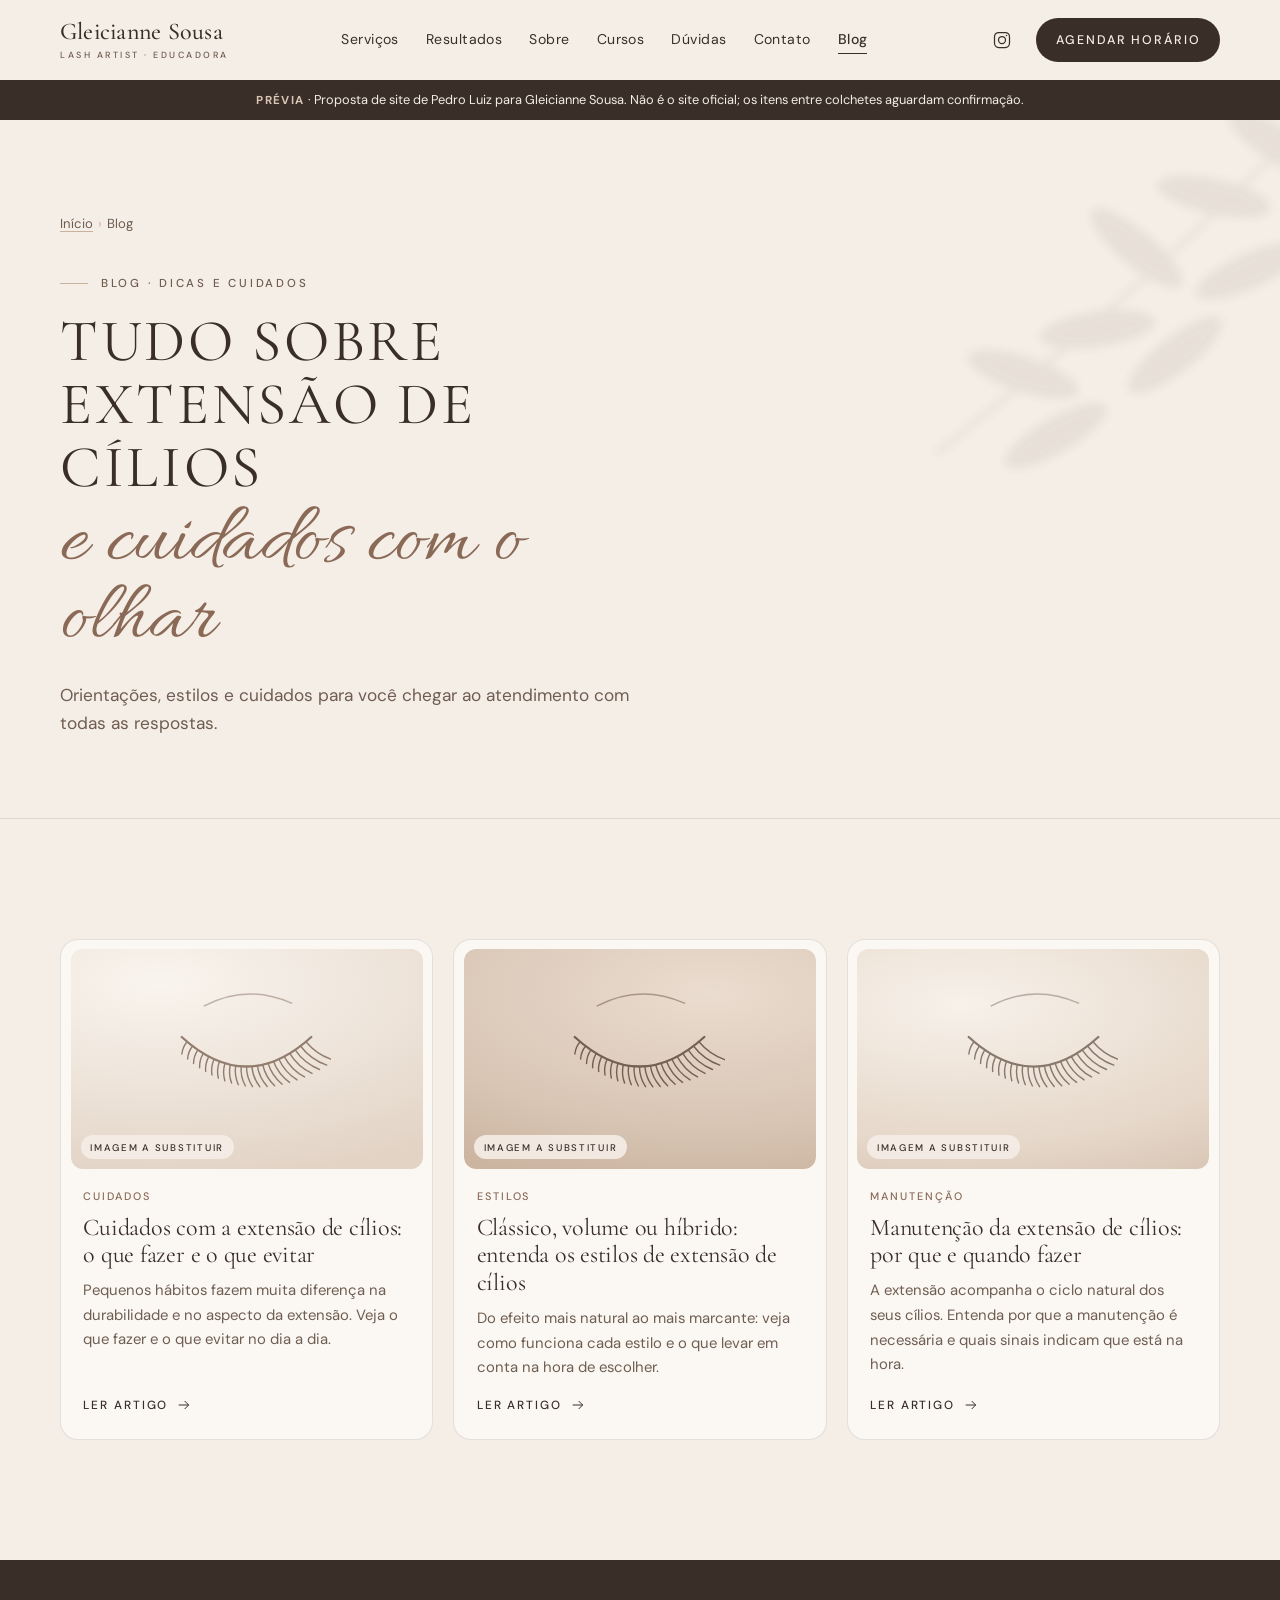
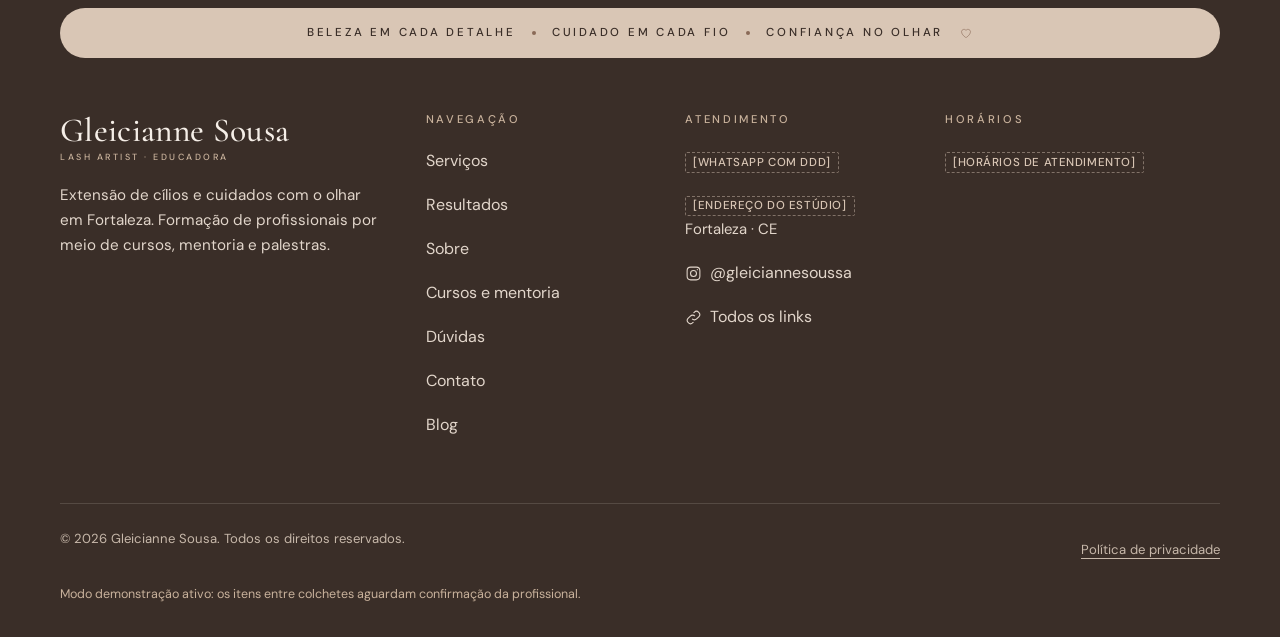
==== blog/index.html @ cbfb41b2 "Adiciona site Gleicianne Sousa Co-Authored-By: Claude Sonnet 5.5 <noreply@anthropic.com>" ====
<!DOCTYPE html>
<html lang="pt-BR" data-path="blog/">
<head>
<!-- METADADOS E SEO — landing page de destino do Perfil da Empresa no Google e do Google Ads -->
<meta charset="UTF-8">
<meta name="viewport" content="width=device-width, initial-scale=1">
<title>Blog sobre Extensão de Cílios | Gleicianne Sousa</title>
<meta name="description" content="Dicas sobre extensão de cílios: cuidados no dia a dia, estilos, manutenção e mais, por Gleicianne Sousa, lash artist em Fortaleza.">
<meta name="theme-color" content="#F5EEE7">
<meta name="robots" content="index, follow">
<meta name="format-detection" content="telephone=no">
<meta property="og:type" content="website">
<meta property="og:locale" content="pt_BR">
<meta property="og:site_name" content="Gleicianne Sousa">
<meta property="og:title" content="Blog sobre Extensão de Cílios | Gleicianne Sousa">
<meta property="og:description" content="Dicas sobre extensão de cílios: cuidados no dia a dia, estilos, manutenção e mais, por Gleicianne Sousa, lash artist em Fortaleza.">
<!-- og:url, og:image e favicon são definidos via CONFIG.seo quando houver domínio e arquivos oficiais -->
<meta name="twitter:card" content="summary_large_image">
<script>document.documentElement.classList.add('js');</script>
<link rel="preconnect" href="https://fonts.googleapis.com">
<link rel="preconnect" href="https://fonts.gstatic.com" crossorigin>
<link href="https://fonts.googleapis.com/css2?family=Cormorant+Garamond:ital,wght@0,300;0,400;0,500;0,600;1,300;1,400;1,500&family=DM+Sans:opsz,wght@9..40,400;9..40,500;9..40,600&family=Italiana&family=Allura&display=swap" rel="stylesheet">

<link rel="stylesheet" href="../assets/style.css">
</head>

<body>
<a class="skip-link" href="#conteudo">Pular para o conteúdo</a>

<header class="site-header" id="siteHeader">
  <div class="container header-inner">
    <a class="brand" href="../" aria-label="Gleicianne Sousa — início">
      <span class="brand-name">Gleicianne Sousa</span>
      <span class="brand-sig">LASH ARTIST · EDUCADORA</span>
    </a>
    <nav class="nav-desktop" aria-label="Seções da página">
      <ul>
        <li><a href="../#servicos" data-nav="servicos">Serviços</a></li>
        <li><a href="../#resultados" data-nav="resultados">Resultados</a></li>
        <li><a href="../#sobre" data-nav="sobre">Sobre</a></li>
        <li><a href="../#formacao" data-nav="formacao">Cursos</a></li>
        <li><a href="../#duvidas" data-nav="duvidas">Dúvidas</a></li>
        <li><a href="../#contato" data-nav="contato">Contato</a></li>
        <li><a href="index.html" aria-current="page">Blog</a></li>
      </ul>
    </nav>
    <div class="header-actions">
      <a class="icon-btn" href="https://instagram.com/gleiciannesoussa" data-href="instagram" target="_blank" rel="noopener" aria-label="Instagram (abre em nova aba)" data-track="instagram"><span data-icon="instagram"></span></a>
      <a class="btn btn--primary header-cta" href="../#contato" data-wa="schedule" data-track="whatsapp">Agendar horário</a>
      <button class="icon-btn menu-toggle" type="button" id="menuToggle" aria-controls="mobileMenu" aria-expanded="false" aria-label="Abrir menu"><span data-icon="menu"></span></button>
    </div>
  </div>
  <nav class="mobile-menu" id="mobileMenu" aria-label="Menu" hidden>
    <ul>
      <li><a href="../#servicos" data-nav="servicos">Serviços<span data-icon="arrow"></span></a></li>
      <li><a href="../#resultados" data-nav="resultados">Resultados<span data-icon="arrow"></span></a></li>
      <li><a href="../#sobre" data-nav="sobre">Sobre<span data-icon="arrow"></span></a></li>
      <li><a href="../#formacao" data-nav="formacao">Cursos e mentoria<span data-icon="arrow"></span></a></li>
      <li><a href="../#duvidas" data-nav="duvidas">Dúvidas<span data-icon="arrow"></span></a></li>
      <li><a href="../#contato" data-nav="contato">Contato<span data-icon="arrow"></span></a></li>
      <li><a href="index.html">Blog<span data-icon="arrow"></span></a></li>
    </ul>
    <div class="btn-row">
      <a class="btn btn--primary" href="../#contato" data-wa="schedule" data-track="whatsapp"><span data-icon="chat"></span>Agendar horário</a>
      <a class="btn btn--ghost" href="https://instagram.com/gleiciannesoussa" data-href="instagram" target="_blank" rel="noopener" data-track="instagram"><span data-icon="instagram"></span>Instagram</a>
    </div>
  </nav>
</header>

<main id="conteudo" tabindex="-1">
<div class="preview-bar" role="note"><strong>Prévia</strong> · Proposta de site de Pedro Luiz para Gleicianne Sousa. Não é o site oficial; os itens entre colchetes aguardam confirmação.</div>

  <section class="page-hero">
    <div data-deco="leaves"></div>
    <div class="container">
      <nav class="breadcrumb" aria-label="Você está em"><ol><li><a href="../">Início</a></li><li aria-current="page">Blog</li></ol></nav>
      <p class="eyebrow">Blog · Dicas e cuidados</p>
      <h1 id="page-title">Tudo sobre extensão de cílios <em class="accent">e cuidados com o olhar</em></h1>
      <p class="lead">Orientações, estilos e cuidados para você chegar ao atendimento com todas as respostas.</p>
    </div>
  </section>
  <section class="section">
    <div class="container">
      <div class="post-cards"><a class="post-card reveal" href="cuidados-extensao-de-cilios.html">
          <div data-img="blog.cuidados-extensao-de-cilios"></div>
          <div class="post-card-body">
            <span class="cat">Cuidados</span>
            <h3>Cuidados com a extensão de cílios: o que fazer e o que evitar</h3>
            <p>Pequenos hábitos fazem muita diferença na durabilidade e no aspecto da extensão. Veja o que fazer e o que evitar no dia a dia.</p>
            <span class="more">Ler artigo<span data-icon="arrow"></span></span>
          </div>
        </a><a class="post-card reveal" href="estilos-extensao-de-cilios-classico-volume-hibrido.html">
          <div data-img="blog.estilos-extensao-de-cilios-classico-volume-hibrido"></div>
          <div class="post-card-body">
            <span class="cat">Estilos</span>
            <h3>Clássico, volume ou híbrido: entenda os estilos de extensão de cílios</h3>
            <p>Do efeito mais natural ao mais marcante: veja como funciona cada estilo e o que levar em conta na hora de escolher.</p>
            <span class="more">Ler artigo<span data-icon="arrow"></span></span>
          </div>
        </a><a class="post-card reveal" href="manutencao-extensao-de-cilios.html">
          <div data-img="blog.manutencao-extensao-de-cilios"></div>
          <div class="post-card-body">
            <span class="cat">Manutenção</span>
            <h3>Manutenção da extensão de cílios: por que e quando fazer</h3>
            <p>A extensão acompanha o ciclo natural dos seus cílios. Entenda por que a manutenção é necessária e quais sinais indicam que está na hora.</p>
            <span class="more">Ler artigo<span data-icon="arrow"></span></span>
          </div>
        </a></div>
    </div>
  </section>
</main>

<footer class="site-footer" id="siteFooter">
  <div class="container">
    <p class="tagline-pill"><span>Beleza em cada detalhe</span><span class="dot" aria-hidden="true"></span><span>Cuidado em cada fio</span><span class="dot" aria-hidden="true"></span><span>Confiança no olhar</span><span data-icon="heart"></span></p>
    <div class="footer-grid">
      <div class="footer-brand">
        <a class="brand" href="../"><span class="brand-name">Gleicianne Sousa</span><span class="brand-sig">LASH ARTIST · EDUCADORA</span></a>
        <p>Extensão de cílios e cuidados com o olhar em Fortaleza. Formação de profissionais por meio de cursos, mentoria e palestras.</p>
      </div>
      <nav aria-label="Rodapé">
        <h2>Navegação</h2>
        <ul>
          <li><a href="../#servicos">Serviços</a></li>
          <li><a href="../#resultados">Resultados</a></li>
          <li><a href="../#sobre">Sobre</a></li>
          <li><a href="../#formacao">Cursos e mentoria</a></li>
          <li><a href="../#duvidas">Dúvidas</a></li>
          <li><a href="../#contato">Contato</a></li>
          <li><a href="index.html">Blog</a></li>
        </ul>
      </nav>
      <div>
        <h2>Atendimento</h2>
        <ul id="footerContact"></ul>
      </div>
      <div>
        <h2>Horários</h2>
        <ul id="footerHours"></ul>
      </div>
    </div>
    <div class="footer-bottom">
      <span>© <span id="year">2026</span> Gleicianne Sousa. Todos os direitos reservados.</span>
      <button type="button" class="link-btn" data-open-privacy>Política de privacidade</button>
      <span class="demo-note" id="demoNote" hidden>Modo demonstração ativo: os itens entre colchetes aguardam confirmação da profissional.</span>
    </div>
  </div>
</footer>
<!-- Barra fixa de ações no celular -->
<nav class="mbar" aria-label="Ações rápidas">
  <a class="primary" href="../#contato" data-wa="schedule" data-track="whatsapp"><span data-icon="chat"></span>WhatsApp</a>
  <a href="#" data-href="tel" data-track="call" hidden><span data-icon="phone"></span>Ligar</a>
  <a href="#" data-href="directions" data-track="directions" hidden><span data-icon="pin"></span>Como chegar</a>
</nav>

<!-- Aviso de cookies (exibido apenas quando o rastreamento estiver configurado) -->
<div class="consent" id="consent" role="dialog" aria-label="Preferências de cookies" hidden>
  <p>Usamos cookies do Google para medir visitas e o desempenho de anúncios. Você pode aceitar ou recusar. <button type="button" class="link-btn" data-open-privacy style="min-height:0">Saiba mais</button>.</p>
  <div class="btn-row">
    <button type="button" class="btn btn--primary" data-consent="granted">Aceitar</button>
    <button type="button" class="btn btn--ghost" data-consent="denied">Recusar</button>
  </div>
</div>

<!-- Política de privacidade (modelo: revisar com a profissional antes de publicar) -->
<dialog class="modal" id="privacy" aria-labelledby="t-privacy">
  <div class="modal-head">
    <h2 id="t-privacy">Política de privacidade</h2>
    <button type="button" class="icon-btn" data-close-privacy aria-label="Fechar"><span data-icon="close"></span></button>
  </div>
  <div class="modal-body">
    <p id="privacyDemo" hidden><span class="ph">[MODELO: REVISAR COM A PROFISSIONAL ANTES DE PUBLICAR]</span></p>
    <h3>Formulário de contato</h3>
    <p>O formulário deste site não envia nem armazena seus dados em servidores. Ele apenas prepara uma mensagem que você revisa e envia, se quiser, pelo seu próprio WhatsApp.</p>
    <h3>Cookies e medição</h3>
    <p>Com o seu consentimento, este site pode usar ferramentas do Google (como Google Analytics e Google Ads) para medir visitas e o desempenho de anúncios. Você pode recusar sem prejuízo ao uso do site.</p>
    <h3>Serviços de terceiros</h3>
    <p>Links para WhatsApp, Instagram e Google Maps levam a serviços de terceiros, que têm políticas próprias. O mapa só é carregado se você clicar para exibi-lo.</p>
    <h3>Contato</h3>
    <p>Para dúvidas sobre seus dados, fale com Gleicianne Sousa pelos canais de atendimento informados nesta página.</p>
  </div>
</dialog>

<div class="sr-only" aria-live="polite" id="srAnnounce"></div>

<script src="../assets/config.js"></script>
<script src="../assets/site.js"></script>
</body>
</html>
---- assets/style.css ----
/* =========================================================
   3. VARIÁVEIS CSS E DESIGN SYSTEM
   ========================================================= */
:root{
  /* Paleta "nude & linho" — inspirada na referência visual enviada */
  --ink:#3A2E28;            /* café espresso (textos fortes, botões, rodapé) */
  --blush:#EDE3D9;          /* linho (painéis e seções suaves) */
  --nude:#D9C6B5;           /* latte */
  --off:#F5EEE7;            /* areia (fundo principal) */
  --champ:#C9B29C;          /* taupe claro (linhas e detalhes) */
  --warm:#6F5D51;           /* texto secundário (contraste AA) */
  --white:#FBF8F4;          /* off-white quente (cards) */
  --rose:#8A6A57;           /* acento caramelo — destaques e manuscrito (contraste AA) */
  --error:#A23B4E;
  --success:#4F6F55;
  --line:rgba(58,46,40,.12);
  --line-light:rgba(245,238,231,.14);
  --serif:'Cormorant Garamond', Georgia, 'Times New Roman', serif;
  --sans:'DM Sans', system-ui, -apple-system, 'Segoe UI', sans-serif;
  --display:'Italiana', 'Cormorant Garamond', serif;
  --script:'Allura', 'Brush Script MT', cursive;
  --radius:999px;
  --radius-lg:12px;
  --header-h:72px;
  --gutter:20px;
  --max:1240px;
  --ease:cubic-bezier(.22,.61,.36,1);
}
@media (min-width:768px){ :root{ --gutter:40px; --header-h:80px; } }

*,*::before,*::after{ box-sizing:border-box; }
html{ -webkit-text-size-adjust:100%; scroll-behavior:smooth; }
body{
  margin:0; background:var(--off); color:var(--ink);
  font-family:var(--sans); font-size:1rem; line-height:1.65;
  overflow-x:hidden; -webkit-font-smoothing:antialiased;
}
img{ max-width:100%; display:block; }
a{ color:inherit; }
button{ font:inherit; color:inherit; }
:focus-visible{ outline:2px solid var(--rose); outline-offset:3px; }
.section--ink :focus-visible, .site-footer :focus-visible, .lightbox :focus-visible{ outline-color:var(--champ); }
p{ margin:0 0 1rem; }
ul{ margin:0; }

.container{ width:100%; max-width:var(--max); margin-inline:auto; padding-inline:var(--gutter); }
.sr-only{ position:absolute!important; width:1px; height:1px; padding:0; margin:-1px; overflow:hidden; clip:rect(0,0,0,0); white-space:nowrap; border:0; }
.skip-link{ position:absolute; left:-9999px; top:8px; z-index:500; background:var(--ink); color:var(--off); padding:.8rem 1.2rem; text-decoration:none; }
.skip-link:focus{ left:8px; }

/* Tipografia */
h1,h2,h3{ font-family:var(--serif); font-weight:400; line-height:1.06; margin:0; letter-spacing:-.01em; }
h1:focus{ outline:none; }
.display{ font-size:clamp(2.3rem, 6.6vw, 4.5rem); font-weight:400; text-transform:uppercase; letter-spacing:.05em; line-height:1.04; }
.h2{ font-size:clamp(2.1rem, 4.8vw, 3.5rem); font-weight:300; }
.h3{ font-size:clamp(1.55rem, 2.6vw, 2rem); }
.eyebrow{
  font-family:var(--sans); font-size:.72rem; font-weight:500; letter-spacing:.24em;
  text-transform:uppercase; color:var(--warm); display:inline-flex; align-items:center; gap:.8rem; margin:0;
}
.eyebrow::before{ content:""; width:28px; height:1px; background:var(--champ); flex:none; }
em.accent{ font-family:var(--script); font-style:normal; font-weight:400; color:var(--rose); font-size:1.28em; line-height:.9; letter-spacing:0; text-transform:none; }
h1 em.accent{ display:block; font-size:1.45em; margin-top:.08em; }
.ornament{ display:flex; justify-content:center; color:var(--champ); margin-top:1rem; }
.ornament svg{ width:16px; height:16px; }
.center .eyebrow::after{ content:""; width:28px; height:1px; background:var(--champ); flex:none; }
.section--ink em.accent{ color:var(--nude); }
.lead{ font-size:1.08rem; color:var(--warm); max-width:38rem; }
.muted{ color:var(--warm); }
.dash-list{ list-style:none; padding:0; }
.dash-list li{ position:relative; padding-left:1.1rem; }
.dash-list li::before{ content:""; position:absolute; left:0; top:.8em; width:.55rem; height:1px; background:var(--rose); }

/* Placeholders (modo demonstração) */
.ph{
  display:inline-block; font:500 .72rem/1.5 var(--sans); letter-spacing:.05em; color:#6B5243;
  background:rgba(217,198,181,.35); border:1px dashed #BFA48E; padding:.05rem .45rem; border-radius:2px;
}
.section--ink .ph, .site-footer .ph{ color:var(--nude); background:transparent; border-color:rgba(217,198,181,.45); }

/* =========================================================
   4. COMPONENTES REUTILIZÁVEIS
   ========================================================= */
.btn{
  display:inline-flex; align-items:center; justify-content:center; gap:.6rem;
  min-height:48px; padding:.85rem 1.6rem; border:1px solid transparent; border-radius:var(--radius);
  font:500 .78rem/1.2 var(--sans); letter-spacing:.15em; text-transform:uppercase; text-decoration:none;
  cursor:pointer; transition:background .35s var(--ease), color .35s var(--ease), border-color .35s var(--ease), transform .35s var(--ease);
}
.btn svg{ width:17px; height:17px; flex:none; }
.btn:hover{ transform:translateY(-2px); }
.btn:active{ transform:translateY(0); }
.btn--primary{ background:var(--ink); color:var(--off); }
.btn--primary:hover{ background:#3a3139; }
.btn--ghost{ border-color:var(--ink); color:var(--ink); background:transparent; }
.btn--ghost:hover{ background:var(--ink); color:var(--off); }
.btn--light{ background:var(--off); color:var(--ink); }
.btn--light:hover{ background:var(--blush); }
.btn--outline-light{ border-color:rgba(245,238,231,.55); color:var(--off); background:transparent; }
.btn--outline-light:hover{ background:var(--off); color:var(--ink); }
.btn[disabled]{ opacity:.55; cursor:not-allowed; transform:none; }
.btn-row{ display:flex; flex-wrap:wrap; gap:.75rem; }

.link-arrow{
  display:inline-flex; align-items:center; gap:.55rem; min-height:44px;
  font:500 .76rem/1 var(--sans); letter-spacing:.16em; text-transform:uppercase; text-decoration:none;
}
.link-arrow svg{ width:16px; height:16px; transition:transform .35s var(--ease); }
.link-arrow span{ background:linear-gradient(currentColor,currentColor) 0 100%/100% 1px no-repeat; padding-bottom:3px; transition:background-size .4s var(--ease); }
.link-arrow:hover svg{ transform:translateX(4px); }
.link-arrow:hover span{ background-size:40% 1px; }

/* Mídia e imagens demonstrativas */
.media{ position:relative; overflow:hidden; background:var(--blush); color:var(--ink); border-radius:var(--radius-lg); }
.arch{ border-radius:999px 999px var(--radius-lg) var(--radius-lg)!important; }
.media img{ width:100%; height:100%; object-fit:cover; transition:transform 1.2s var(--ease); }
.ph-img{ position:absolute; inset:0; display:grid; place-items:center; }
.ph-img svg{ width:48%; max-width:190px; opacity:.8; transition:transform 1.2s var(--ease); }
.tone-blush{ background:radial-gradient(130% 90% at 25% 15%, #F9F4EE 0%, #EDE3D9 55%, #E2D3C5 100%); color:#7A6252; }
.tone-nude{ background:radial-gradient(130% 90% at 70% 20%, #EADCCF 0%, #D9C6B5 65%, #CBB4A0 100%); color:#5A4537; }
.tone-champ{ background:radial-gradient(130% 90% at 30% 25%, #F7F1EA 0%, #E6D8CA 70%, #D9C6B5 100%); color:#6F5D51; }
.tone-ink{ background:radial-gradient(130% 90% at 70% 25%, #4D3F37 0%, #3A2E28 70%); color:#D9C6B5; }
.ph-tag{
  position:absolute; left:10px; bottom:10px; z-index:2;
  font:500 .6rem/1 var(--sans); letter-spacing:.18em; text-transform:uppercase;
  background:rgba(245,238,231,.9); color:var(--ink); padding:.45rem .6rem; border-radius:999px;
}
.hover-zoom:hover img, .hover-zoom:hover .ph-img svg{ transform:scale(1.045); }

/* Seções */
main{ padding-top:var(--header-h); display:block; }
.section{ padding:5rem 0; }
@media (min-width:960px){ .section{ padding:7.5rem 0; } }
.section--blush{ background:var(--blush); }
.section--ink{ background:var(--ink); color:var(--off); }
.section--ink .eyebrow{ color:var(--champ); }
.section--ink .lead, .section--ink .muted{ color:#DCCFC4; }
.section--white{ background:var(--white); }
.section-head{ max-width:46rem; margin-bottom:3rem; }
.section-head h2{ margin:1.1rem 0 1rem; }
.section-head.center{ text-align:center; margin-inline:auto; }
.center .eyebrow{ justify-content:center; }
.center .lead{ margin-inline:auto; }
.section-foot{ margin-top:2.5rem; display:flex; justify-content:center; }

.split{ display:grid; gap:2.5rem; align-items:center; }
@media (min-width:900px){
  .split{ grid-template-columns:1fr 1fr; gap:5rem; }
  .split--wide-text{ grid-template-columns:5fr 6fr; }
  .split--reverse > :first-child{ order:2; }
}
.split h2{ margin:1.1rem 0 1.2rem; }

/* Page hero (páginas internas) */
.page-hero{ position:relative; overflow:hidden; padding:3.25rem 0 3.5rem; border-bottom:1px solid var(--line); }
@media (min-width:960px){ .page-hero{ padding:5.5rem 0 5rem; } }
.page-hero h1{ font-size:clamp(2.05rem, 5.2vw, 3.7rem); font-weight:400; text-transform:uppercase; letter-spacing:.045em; line-height:1.06; margin:1.1rem 0 1.3rem; max-width:20ch; }
.page-hero .lead{ margin-bottom:0; }
.page-hero .btn-row{ margin-top:2rem; }
.page-mark{
  position:absolute; right:-.06em; bottom:-.28em; z-index:-1; pointer-events:none; user-select:none;
  font-family:var(--script); font-size:clamp(8rem, 24vw, 19rem); line-height:1; color:var(--blush);
}
.page-hero{ isolation:isolate; }

/* =========================================================
   5. CABEÇALHO E NAVEGAÇÃO
   ========================================================= */
.site-header{
  position:fixed; inset:0 0 auto; z-index:100; border-bottom:1px solid transparent;
  transition:background .4s var(--ease), border-color .4s var(--ease);
}
.site-header.is-solid{ background:rgba(245,238,231,.95); border-color:var(--line); }
@supports (backdrop-filter:blur(8px)){ .site-header.is-solid{ background:rgba(245,238,231,.86); backdrop-filter:saturate(1.2) blur(12px); } }
.header-inner{ height:var(--header-h); display:flex; align-items:center; justify-content:space-between; gap:1rem; }
.brand{ text-decoration:none; display:flex; flex-direction:column; line-height:1; min-height:44px; justify-content:center; }
.brand-name{ font-family:var(--serif); font-size:1.5rem; font-weight:500; letter-spacing:.01em; }
.brand-sig{ font-size:.56rem; font-weight:500; letter-spacing:.28em; color:var(--warm); margin-top:.4rem; }
.nav-desktop{ display:none; }
.nav-desktop ul{ list-style:none; display:flex; gap:2rem; padding:0; }
.nav-desktop a{ position:relative; display:inline-flex; align-items:center; min-height:44px; text-decoration:none; font-size:.88rem; letter-spacing:.03em; }
.nav-desktop a::after{
  content:""; position:absolute; left:0; right:0; bottom:8px; height:1px; background:var(--ink);
  transform:scaleX(0); transform-origin:left; transition:transform .45s var(--ease);
}
.nav-desktop a:hover::after, .nav-desktop a[aria-current="page"]::after{ transform:scaleX(1); }
.nav-desktop a[aria-current="page"]{ font-weight:500; }
.header-actions{ display:flex; align-items:center; gap:.35rem; }
.icon-btn{
  width:44px; height:44px; display:inline-grid; place-items:center; border-radius:50%;
  background:none; border:0; cursor:pointer; color:var(--ink); text-decoration:none; transition:background .3s;
}
.icon-btn:hover{ background:rgba(58,46,40,.06); }
.icon-btn svg{ width:20px; height:20px; }
.header-cta{ display:none!important; }
@media (min-width:640px){ .header-cta{ display:inline-flex!important; min-height:44px; padding:.6rem 1.15rem; margin-left:.4rem; } }
@media (min-width:1100px){ .nav-desktop{ display:block; } .menu-toggle{ display:none; } }

.mobile-menu{
  position:fixed; inset:var(--header-h) 0 0 0; background:var(--off); border-top:1px solid var(--line);
  padding:1.5rem var(--gutter) 2.5rem; overflow-y:auto; animation:menuIn .35s var(--ease);
}
.mobile-menu[hidden]{ display:none; }
@keyframes menuIn{ from{ opacity:0; transform:translateY(-8px); } to{ opacity:1; transform:none; } }
.mobile-menu ul{ list-style:none; padding:0; margin:0 0 2rem; }
.mobile-menu li a{
  display:flex; justify-content:space-between; align-items:center; min-height:58px;
  font-family:var(--serif); font-size:1.95rem; font-weight:300; text-decoration:none; border-bottom:1px solid var(--line);
}
.mobile-menu li a svg{ width:18px; height:18px; color:var(--warm); }
.mobile-menu a[aria-current="page"]{ color:var(--rose); font-style:italic; }
.mobile-menu .btn-row .btn{ flex:1 1 220px; }
body.lock{ overflow:hidden; }

/* =========================================================
   6. PÁGINAS VIRTUAIS
   ========================================================= */
.page-enter{ animation:pageIn .65s var(--ease) both; }
@keyframes pageIn{ from{ opacity:0; transform:translateY(10px); } to{ opacity:1; transform:none; } }

/* Hero da página inicial */
.hero{ position:relative; isolation:isolate; overflow:hidden; padding:2.5rem 0 5rem; }
@media (min-width:960px){ .hero{ padding:4.5rem 0 7rem; } }
.hero-grid{ display:grid; gap:3.5rem; align-items:center; }
@media (min-width:960px){ .hero-grid{ grid-template-columns:1.05fr .95fr; gap:4.5rem; } }
.hero h1{ margin:1.3rem 0 1.5rem; }
.hero .lead{ margin-bottom:2.2rem; }
.hero-note{ margin:2.4rem 0 0; padding-top:1.3rem; border-top:1px solid var(--line); font-size:.93rem; color:var(--warm); max-width:30rem; }
.hero-note a{ color:var(--ink); text-underline-offset:4px; text-decoration-color:var(--nude); }
.hero-note a:hover{ text-decoration-color:var(--ink); }
.hero-visual{ position:relative; isolation:isolate; padding:0 0 10% 0; }
.hero-main{ width:80%; margin-left:auto; aspect-ratio:4/5; border-radius:999px 999px var(--radius-lg) var(--radius-lg); }
.hero-frame{ position:absolute; top:-16px; right:16px; width:80%; aspect-ratio:4/5; border:1px solid var(--champ); border-radius:999px 999px var(--radius-lg) var(--radius-lg); z-index:-1; }
.hero-detail{ position:absolute!important; left:0; bottom:0; width:45%; aspect-ratio:1; border:8px solid var(--off); }
.gypso{ position:absolute; pointer-events:none; color:var(--champ); }
.gypso svg{ width:100%; height:auto; display:block; }
.hero-visual .gypso{ right:-4%; bottom:-2%; width:40%; z-index:3; }
.leaf-shadow{ position:absolute; top:-30px; left:-60px; width:min(420px, 70vw); color:var(--ink); opacity:.07; filter:blur(5px); pointer-events:none; z-index:-1; }
.leaf-shadow svg{ width:100%; height:auto; }
.page-hero .leaf-shadow{ left:auto; right:-60px; transform:scaleX(-1); }

/* Faixa de benefícios */
.benefits-wrap{ position:relative; z-index:2; margin-top:-2.5rem; }
.benefits{
  list-style:none; margin:0; padding:1.6rem 1rem; display:grid; grid-template-columns:repeat(2,1fr); gap:1.6rem .75rem;
  background:rgba(251,248,244,.82); border:1px solid var(--line); border-radius:18px; box-shadow:0 18px 40px -28px rgba(58,46,40,.35);
}
@supports (backdrop-filter:blur(6px)){ .benefits{ backdrop-filter:blur(8px); } }
.benefits li{ display:flex; flex-direction:column; align-items:center; gap:.75rem; text-align:center; font-size:.68rem; font-weight:500; letter-spacing:.16em; text-transform:uppercase; color:var(--warm); }
.benefits svg{ width:36px; height:36px; color:var(--rose); }
@media (min-width:768px){
  .benefits{ grid-template-columns:repeat(4,1fr); padding:1.9rem 1rem; gap:0; }
  .benefits li + li{ border-left:1px solid var(--line); }
}

/* Cards "Beleza em cada detalhe" */
.detail-cards{ display:grid; gap:1.25rem; grid-template-columns:1fr; }
@media (min-width:720px){ .detail-cards{ grid-template-columns:repeat(3,1fr); } }
.detail-card{ background:var(--white); border:1px solid var(--line); border-radius:16px; padding:.6rem .6rem 1.5rem; }
.detail-card .media{ aspect-ratio:5/4; }
.detail-card-body{ display:grid; grid-template-columns:auto 1fr; gap:.2rem 1rem; padding:1.3rem .9rem 0; }
.detail-card .n{ grid-row:span 2; font-family:var(--serif); font-weight:300; font-size:2.6rem; line-height:.9; color:var(--rose); }
.detail-card h3{ font-family:var(--sans); font-size:.8rem; font-weight:600; letter-spacing:.16em; text-transform:uppercase; padding-top:.3rem; }
.detail-card p{ margin:0; color:var(--warm); font-size:.93rem; }

/* Estilos + frase */
.styles{ display:grid; gap:1.25rem; grid-template-columns:1fr; }
@media (min-width:860px){ .styles{ grid-template-columns:1fr .9fr 1fr; align-items:stretch; } }
.style-card{ background:var(--blush); border-radius:16px; padding:1.6rem 1.4rem 1.8rem; text-align:center; }
.style-card h3{ font-family:var(--sans); font-size:.8rem; font-weight:600; letter-spacing:.2em; text-transform:uppercase; margin-bottom:.4rem; }
.style-card h3::after{ content:""; display:block; width:30px; height:1px; background:var(--rose); margin:.7rem auto 1.2rem; }
.style-card .media{ aspect-ratio:4/3; margin-bottom:1.1rem; }
.style-card p{ color:var(--warm); font-size:.95rem; margin:0; }
.quote-card{ position:relative; overflow:hidden; display:flex; flex-direction:column; justify-content:center; align-items:center; gap:1rem; text-align:center; padding:2.5rem 1.6rem; border-radius:16px; background:var(--white); border:1px solid var(--line); min-height:260px; }
.quote-card svg.heart{ width:20px; height:20px; color:var(--rose); }
.quote-card blockquote{ margin:0; font-family:var(--script); font-size:clamp(2.2rem, 4vw, 2.9rem); line-height:1.15; color:var(--ink); max-width:12ch; }
.quote-card .rule{ width:34px; height:1px; background:var(--champ); }
.quote-card .gypso{ left:-10px; bottom:-14px; width:120px; }
.hero-badge{ position:absolute; top:5%; left:3%; width:clamp(96px, 22vw, 132px); aspect-ratio:1; color:var(--ink); }
.hero-badge svg{ width:100%; height:100%; }

/* Cards de serviço (editoriais) */
.cards{ display:grid; gap:2.5rem 1.5rem; grid-template-columns:1fr; }
@media (min-width:600px){ .cards{ grid-template-columns:repeat(2,1fr); } }
@media (min-width:1100px){ .cards--4{ grid-template-columns:repeat(4,1fr); } .cards--stagger > :nth-child(even){ margin-top:3.5rem; } }
.card{ display:flex; flex-direction:column; }
.card .media{ aspect-ratio:4/5; }
.card-body{ padding-top:1.3rem; display:flex; flex-direction:column; flex:1; }
.card-num{ font-family:var(--display); font-size:1rem; letter-spacing:.12em; color:var(--rose); }
.card h3{ font-size:1.7rem; margin:.35rem 0 .6rem; }
.card p{ color:var(--warm); font-size:.96rem; flex:1; }

/* Credibilidade */
.creds{ display:grid; grid-template-columns:1fr; margin-top:2.5rem; border-top:1px solid var(--line-light); }
.cred{ padding:1.6rem 0; border-bottom:1px solid var(--line-light); }
.cred-value{ display:block; font-family:var(--serif); font-size:clamp(2.4rem, 5vw, 3.2rem); line-height:1; color:var(--champ); font-weight:300; }
.cred-label{ display:block; margin-top:.55rem; font-size:.74rem; letter-spacing:.18em; text-transform:uppercase; color:#DCCFC4; }
@media (min-width:640px){
  .creds{ grid-template-columns:repeat(3,1fr); border-bottom:1px solid var(--line-light); }
  .cred{ border-bottom:0; padding:1.8rem 1.3rem; border-left:1px solid var(--line-light); }
  .cred:first-child{ border-left:0; padding-left:0; }
}
.creds-note{ font-size:.8rem; color:#C7B8AA; margin:1rem 0 0; }

/* Galerias */
.g-item{
  position:relative; display:block; width:100%; height:100%; padding:0; margin:0; border:0; background:none;
  cursor:zoom-in; overflow:hidden; text-align:left; border-radius:var(--radius-lg);
}
.g-item .media{ width:100%; height:100%; }
.g-item::after{
  content:""; border-radius:var(--radius-lg); position:absolute; inset:0; background:linear-gradient(180deg, transparent 55%, rgba(58,46,40,.35));
  opacity:0; transition:opacity .5s var(--ease); pointer-events:none;
}
.g-item:hover::after, .g-item:focus-visible::after{ opacity:1; }
.g-item:hover img, .g-item:hover .ph-img svg{ transform:scale(1.05); }
.g-item:focus-visible{ outline-offset:-3px; }
.g-zoom{
  position:absolute; right:10px; top:10px; z-index:2; width:36px; height:36px; display:grid; place-items:center;
  background:rgba(245,238,231,.92); border-radius:50%; opacity:0; transform:scale(.85); transition:.4s var(--ease);
}
.g-zoom svg{ width:16px; height:16px; }
.g-item:hover .g-zoom, .g-item:focus-visible .g-zoom{ opacity:1; transform:none; }

.g-home{ display:grid; grid-template-columns:repeat(2,1fr); grid-auto-rows:150px; gap:.75rem; grid-auto-flow:dense; }
.g-home > :nth-child(1){ grid-row:span 2; }
.g-home > :nth-child(4){ grid-column:span 2; }
@media (min-width:900px){
  .g-home{ grid-template-columns:repeat(4,1fr); grid-auto-rows:210px; gap:1rem; }
  .g-home > :nth-child(1){ grid-column:span 2; grid-row:span 2; }
  .g-home > :nth-child(3){ grid-row:span 2; }
  .g-home > :nth-child(4){ grid-column:auto; }
  .g-home > :nth-child(5), .g-home > :nth-child(6){ grid-column:span 2; }
}

.filters{ display:flex; flex-wrap:wrap; gap:.5rem; margin-bottom:2.25rem; }
.chip{
  min-height:44px; padding:.55rem 1.15rem; border:1px solid rgba(58,46,40,.22); border-radius:999px;
  background:transparent; font:500 .84rem/1 var(--sans); cursor:pointer; transition:.3s var(--ease);
}
.chip:hover{ border-color:var(--ink); }
.chip[aria-pressed="true"]{ background:var(--ink); border-color:var(--ink); color:var(--off); }
.masonry{ columns:2; column-gap:.75rem; }
@media (min-width:768px){ .masonry{ columns:3; column-gap:1rem; } }
@media (min-width:1150px){ .masonry{ columns:4; } }
.masonry .g-item{ break-inside:avoid; margin-bottom:.75rem; height:auto; }
@media (min-width:768px){ .masonry .g-item{ margin-bottom:1rem; } }
.masonry .g-item[hidden]{ display:none; }
.g-empty{ padding:3rem 0; color:var(--warm); }

/* Lightbox */
.lightbox{
  position:fixed; inset:0; z-index:300; background:rgba(58,46,40,.95); color:var(--off);
  display:grid; grid-template-rows:auto 1fr auto; padding:.75rem var(--gutter) 1rem;
  animation:pageIn .35s var(--ease);
}
.lightbox[hidden]{ display:none; }
.lb-top, .lb-bottom{ display:flex; align-items:center; justify-content:space-between; gap:1rem; }
.lb-counter{ font-size:.78rem; letter-spacing:.2em; color:#DCCFC4; }
.lb-stage{ display:grid; place-items:center; min-height:0; padding:.5rem 0; }
.lb-img{ max-width:100%; max-height:74vh; width:auto; height:auto; object-fit:contain; }
.lb-media{ aspect-ratio:var(--ar); height:min(70vh, calc((100vw - 3rem) / var(--arn))); max-width:100%; }
.lb-caption{ flex:1; text-align:center; font-size:.92rem; color:#EDE3D9; min-height:1.4em; }
.lb-caption small{ display:block; font-size:.68rem; letter-spacing:.2em; text-transform:uppercase; color:var(--champ); margin-bottom:.2rem; }
.lb-btn{
  width:48px; height:48px; flex:none; display:grid; place-items:center; border-radius:50%;
  border:1px solid rgba(245,238,231,.3); background:transparent; color:var(--off); cursor:pointer; transition:.3s;
}
.lb-btn:hover:not([disabled]){ background:var(--off); color:var(--ink); }
.lb-btn[disabled]{ opacity:.3; cursor:default; }
.lb-btn svg{ width:20px; height:20px; }

/* Serviços — blocos de detalhe */
.jump{ display:flex; flex-wrap:wrap; gap:.5rem; margin-top:2rem; }
.svc{ display:grid; gap:2rem; padding:3.5rem 0; border-top:1px solid var(--line); scroll-margin-top:calc(var(--header-h) + 12px); }
.svc:first-child{ border-top:0; }
@media (min-width:900px){
  .svc{ grid-template-columns:5fr 7fr; gap:4.5rem; align-items:start; padding:5rem 0; }
  .svc:nth-child(even){ grid-template-columns:7fr 5fr; }
  .svc:nth-child(even) .svc-media{ order:2; }
  .svc-media{ position:sticky; top:calc(var(--header-h) + 24px); }
}
.svc-media .media{ aspect-ratio:4/5; }
.svc h2{ margin:.4rem 0 1rem; }
.meta-list{ margin:1.6rem 0 2rem; border-top:1px solid var(--line); }
.meta-row{ display:grid; grid-template-columns:1fr; gap:.25rem; padding:.95rem 0; border-bottom:1px solid var(--line); font-size:.97rem; }
@media (min-width:520px){ .meta-row{ grid-template-columns:10rem 1fr; gap:1.25rem; } }
.meta-row dt{ font-size:.7rem; font-weight:500; letter-spacing:.18em; text-transform:uppercase; color:var(--warm); padding-top:.25rem; }
.meta-row dd{ margin:0; }
.meta-list--compact .meta-row{ grid-template-columns:1fr; gap:.2rem; padding:.75rem 0; }

/* Acordeão */
.acc details{ border-bottom:1px solid var(--line); }
.acc details:first-child{ border-top:1px solid var(--line); }
.acc summary{
  list-style:none; cursor:pointer; min-height:60px; padding:1rem 0;
  display:flex; justify-content:space-between; align-items:center; gap:1rem;
  font-family:var(--serif); font-size:1.5rem;
}
.acc summary::-webkit-details-marker{ display:none; }
.acc-plus{ width:22px; height:22px; flex:none; position:relative; }
.acc-plus::before, .acc-plus::after{ content:""; position:absolute; left:50%; top:50%; width:16px; height:1px; background:currentColor; transform:translate(-50%,-50%); transition:transform .35s var(--ease); }
.acc-plus::after{ transform:translate(-50%,-50%) rotate(90deg); }
.acc details[open] .acc-plus::after{ transform:translate(-50%,-50%) rotate(0deg); }
.acc-body{ padding:0 0 1.4rem; color:var(--warm); max-width:44rem; }

/* Cursos */
.courses{ display:grid; gap:1.5rem; }
@media (min-width:760px){ .courses{ grid-template-columns:repeat(2,1fr); } }
@media (min-width:1120px){ .courses{ grid-template-columns:repeat(3,1fr); } }
.course{ display:flex; flex-direction:column; background:var(--white); border:1px solid var(--line); border-radius:16px; overflow:hidden; padding:.6rem; }
.course-body{ padding:1.75rem 1.5rem 1.9rem; display:flex; flex-direction:column; flex:1; }
.course h2{ margin:.45rem 0 .8rem; }
.course p{ color:var(--warm); }
.course .meta-list{ flex:1; margin:1.1rem 0 1.6rem; }
.course .btn{ align-self:flex-start; }
.notice-card{ padding:2.5rem; border:1px solid var(--line); background:var(--white); border-radius:16px; max-width:40rem; }

.steps{ display:grid; grid-template-columns:1fr; counter-reset:step; }
@media (min-width:700px){ .steps{ grid-template-columns:repeat(2,1fr); gap:0 2.5rem; } }
@media (min-width:1100px){ .steps{ grid-template-columns:repeat(4,1fr); } }
.step{ padding:1.8rem 0 1.5rem; border-top:1px solid rgba(58,46,40,.18); }
.step-n{ display:block; font-family:var(--display); font-size:2.8rem; line-height:1; color:var(--rose); margin-bottom:1rem; }
.step h3{ font-size:1.45rem; margin-bottom:.5rem; }
.step p{ color:#5f5559; font-size:.95rem; margin:0; }

/* Mentoria / Sobre */
.portrait .media{ aspect-ratio:4/5; border-radius:999px 999px var(--radius-lg) var(--radius-lg); }
.portrait{ position:relative; isolation:isolate; }
.portrait::before{ content:""; position:absolute; inset:-14px 14px 14px -14px; border:1px solid var(--champ); border-radius:999px 999px var(--radius-lg) var(--radius-lg); z-index:-1; }
.info-grid{ display:grid; grid-template-columns:1fr; gap:1px; background:var(--line); border:1px solid var(--line); border-radius:16px; overflow:hidden; }
@media (min-width:640px){ .info-grid{ grid-template-columns:repeat(2,1fr); } }
@media (min-width:1050px){ .info-grid{ grid-template-columns:repeat(3,1fr); } }
.info{ background:var(--off); padding:2rem 1.6rem; }
.info-k{ display:block; font-size:.7rem; font-weight:500; letter-spacing:.2em; text-transform:uppercase; color:var(--warm); margin-bottom:.9rem; }
.info h3{ font-size:1.55rem; margin-bottom:.7rem; }
.info p:last-child{ margin:0; }

.story{ display:grid; gap:0; }
.story-item{ display:grid; gap:.6rem; padding:2rem 0; border-top:1px solid var(--line); }
@media (min-width:800px){ .story-item{ grid-template-columns:4rem 14rem 1fr; gap:2rem; align-items:baseline; } }
.story-item .card-num{ font-size:1.1rem; }
.story-item h3{ font-size:1.6rem; }
.story-item p{ margin:0; color:var(--warm); }
.principles{ display:grid; grid-template-columns:1fr; gap:2.5rem 2rem; }
@media (min-width:640px){ .principles{ grid-template-columns:repeat(2,1fr); } }
@media (min-width:1100px){ .principles{ grid-template-columns:repeat(4,1fr); } }
.principle{ border-top:1px solid var(--line-light); padding-top:1.5rem; }
.principle h3{ font-size:1.6rem; margin:.6rem 0 .6rem; color:var(--off); }
.principle p{ color:#DCCFC4; font-size:.95rem; margin:0; }
.g-about{ display:grid; grid-template-columns:1fr 1fr; gap:.75rem; }
.g-about > :first-child{ grid-column:span 2; aspect-ratio:16/9; }
.g-about > :not(:first-child){ aspect-ratio:4/5; }
@media (min-width:900px){ .g-about{ grid-template-columns:2fr 1fr 1fr; gap:1rem; } .g-about > :first-child{ grid-column:auto; aspect-ratio:auto; } }

/* CTA */
.cta{ text-align:center; }
.cta h2{ margin:1.1rem auto 1.1rem; max-width:18ch; }
.cta .lead{ margin:0 auto 2.2rem; }
.cta .btn-row{ justify-content:center; }

/* Contato */
.contact-grid{ display:grid; gap:3.5rem; }
@media (min-width:980px){ .contact-grid{ grid-template-columns:7fr 5fr; gap:5rem; align-items:start; } }
.form{ display:grid; gap:1.35rem; }
.form-row{ display:grid; gap:1.35rem; }
@media (min-width:640px){ .form-row{ grid-template-columns:1fr 1fr; } }
.field{ display:grid; gap:.45rem; align-content:start; }
.field[hidden]{ display:none; }
.field label{ font-size:.74rem; font-weight:500; letter-spacing:.15em; text-transform:uppercase; }
.req{ color:var(--rose); }
.opt{ text-transform:none; letter-spacing:0; color:var(--warm); font-weight:400; }
.input{
  width:100%; min-height:52px; padding:.85rem 1rem; border:1px solid rgba(58,46,40,.28); border-radius:var(--radius);
  background:var(--white); color:var(--ink); font:400 1rem/1.4 var(--sans); border-radius:10px; transition:border-color .25s, box-shadow .25s;
}
textarea.input{ min-height:132px; resize:vertical; }
select.input{
  appearance:none; -webkit-appearance:none; padding-right:2.6rem; cursor:pointer;
  background-image:url("data:image/svg+xml,%3Csvg xmlns='http://www.w3.org/2000/svg' width='12' height='8' fill='none' stroke='%233A2E28' stroke-width='1.4'%3E%3Cpath d='M1 1.5l5 5 5-5'/%3E%3C/svg%3E");
  background-repeat:no-repeat; background-position:right 1rem center;
}
.input:focus{ outline:none; border-color:var(--ink); box-shadow:0 0 0 3px rgba(201,178,156,.55); }
.input[aria-invalid="true"]{ border-color:var(--error); }
.input[aria-invalid="true"]:focus{ box-shadow:0 0 0 3px rgba(162,59,78,.2); }
.err{ color:var(--error); font-size:.86rem; }
.err:empty{ display:none; }
.form-hint{ font-size:.86rem; color:var(--warm); margin:0; }
.form-status{ padding:1.15rem 1.3rem; border-left:3px solid var(--champ); background:var(--white); border-radius:0 10px 10px 0; font-size:.95rem; }
.form-status:empty{ display:none; }
.form-status.ok{ border-color:var(--success); }
.form-status.warn{ border-color:#B8862F; }
.form-status.error{ border-color:var(--error); }
.form-status strong{ display:block; margin-bottom:.3rem; }
.form-status p{ margin:.4rem 0 0; }
.preview{ white-space:pre-wrap; background:var(--blush); padding:1rem 1.1rem; margin:.8rem 0; font-size:.92rem; border-radius:10px; }
.btn.is-loading{ pointer-events:none; opacity:.75; }
.spinner{ width:15px; height:15px; border:1.5px solid currentColor; border-right-color:transparent; border-radius:50%; animation:spin .8s linear infinite; }
@keyframes spin{ to{ transform:rotate(360deg); } }

.aside{ background:var(--white); border:1px solid var(--line); border-radius:16px; padding:2rem 1.6rem; }
@media (min-width:980px){ .aside{ position:sticky; top:calc(var(--header-h) + 24px); } }
.aside h2{ font-size:1.9rem; margin-bottom:1.3rem; }
.info-list{ list-style:none; padding:0; margin:0 0 1.8rem; border-top:1px solid var(--line); }
.info-list li{ display:grid; grid-template-columns:24px 1fr; gap:.9rem; padding:1rem 0; border-bottom:1px solid var(--line); }
.info-list svg{ width:20px; height:20px; color:var(--rose); margin-top:.15rem; }
.info-list .k{ display:block; font-size:.68rem; font-weight:500; letter-spacing:.2em; text-transform:uppercase; color:var(--warm); }
.info-list a{ text-underline-offset:4px; text-decoration-color:var(--nude); word-break:break-word; }
.aside .btn-row .btn{ flex:1 1 180px; }

/* 404 */
.notfound{ min-height:60vh; display:grid; place-items:center; text-align:center; padding:4rem 0; }

/* =========================================================
   7. RODAPÉ
   ========================================================= */
.site-footer{ background:var(--ink); color:#E2D6CB; padding:3rem 0 2rem; }
.tagline-pill{
  display:flex; flex-wrap:wrap; justify-content:center; align-items:center; gap:.4rem 1rem; margin:0 0 3.5rem; padding:.95rem 1.5rem;
  border-radius:999px; background:var(--nude); color:var(--ink); text-align:center;
  font-size:.72rem; font-weight:500; letter-spacing:.24em; text-transform:uppercase;
}
.tagline-pill .dot{ width:4px; height:4px; border-radius:50%; background:var(--rose); }
.tagline-pill svg{ width:14px; height:14px; color:var(--rose); }
.footer-grid{ display:grid; gap:2.75rem; }
@media (min-width:700px){ .footer-grid{ grid-template-columns:repeat(2,1fr); } }
@media (min-width:1050px){ .footer-grid{ grid-template-columns:1.5fr 1fr 1fr 1.3fr; gap:3rem; } }
.footer-brand .brand-name{ color:var(--off); font-size:2.1rem; }
.footer-brand .brand-sig{ color:var(--champ); }
.footer-brand p{ margin-top:1.3rem; max-width:22rem; font-size:.95rem; }
.site-footer h2{ font:500 .7rem/1 var(--sans); letter-spacing:.24em; text-transform:uppercase; color:var(--champ); margin-bottom:.9rem; }
.site-footer ul{ list-style:none; padding:0; }
.site-footer li a{ display:inline-flex; align-items:center; gap:.5rem; min-height:44px; text-decoration:none; transition:color .3s; }
.site-footer li a:hover{ color:var(--off); }
.site-footer li a svg{ width:17px; height:17px; }
.footer-text{ display:block; padding:.6rem 0; font-size:.93rem; }
.footer-bottom{
  margin-top:3.5rem; padding-top:1.5rem; border-top:1px solid var(--line-light);
  display:flex; flex-wrap:wrap; justify-content:space-between; gap:.75rem 2rem; font-size:.82rem; color:#C7B8AA;
}
.demo-note{ width:100%; font-size:.78rem; color:var(--champ); }

/* =========================================================
   13. ANIMAÇÕES (revelação na rolagem)
   ========================================================= */
.js .reveal{ opacity:0; transform:translateY(20px); transition:opacity .9s var(--ease), transform .9s var(--ease); }
.js .reveal.in{ opacity:1; transform:none; }
@media (prefers-reduced-motion: reduce){
  html{ scroll-behavior:auto; }
  .js .reveal{ opacity:1; transform:none; transition:none; }
  *, *::before, *::after{ animation-duration:.01ms!important; animation-iteration-count:1!important; transition-duration:.01ms!important; }
  .btn:hover{ transform:none; }
}

/* Fallback sem JavaScript */
.nojs{ padding:3rem 0 4rem; }
.nojs h1{ font-size:clamp(2.4rem,7vw,4rem); margin:1rem 0; }
.nojs h2{ font-size:1.8rem; margin:2.5rem 0 .8rem; }
.nojs a{ text-underline-offset:4px; }

/* =========================================================
   LANDING PAGE — Perfil da Empresa no Google / Google Ads
   ========================================================= */
[hidden]{ display:none!important; }
section[id]{ scroll-margin-top:calc(var(--header-h) - 1px); }
.nav-desktop a[aria-current="location"]::after{ transform:scaleX(1); }
.nav-desktop a[aria-current="location"]{ font-weight:500; }
.mobile-menu a[aria-current="location"]{ color:var(--rose); }
.nav-desktop ul{ gap:1.7rem; }

[data-img]{ position:relative; overflow:hidden; border-radius:var(--radius-lg); background:var(--blush); }
[data-img] > .media{ position:absolute; inset:0; width:100%; height:100%; border-radius:inherit; }

.hero-tagline{ font-family:var(--serif); font-style:italic; font-size:clamp(1.35rem, 2.6vw, 1.75rem); line-height:1.3; color:var(--ink); margin:.4rem 0 1rem; }
.btn--sm{ min-height:46px; padding:.7rem 1.3rem; }

/* Serviços */
.svc-grid{ display:grid; gap:1.25rem; }
@media (min-width:960px){ .svc-grid{ grid-template-columns:1fr 1fr; gap:1.5rem; } }
.svc-card{ display:grid; grid-template-columns:1fr; background:var(--white); border:1px solid var(--line); border-radius:18px; padding:.6rem; }
@media (min-width:560px){ .svc-card{ grid-template-columns:minmax(150px, 38%) 1fr; } }
.svc-img{ aspect-ratio:4/3; }
@media (min-width:560px){ .svc-img{ aspect-ratio:auto; min-height:320px; border-radius:999px 999px var(--radius-lg) var(--radius-lg); } }
.svc-card-body{ padding:1.2rem 1rem; display:flex; flex-direction:column; align-items:flex-start; }
.svc-card h3{ font-size:1.8rem; margin:.3rem 0 .6rem; }
.svc-card p{ color:var(--warm); font-size:.96rem; }
.svc-more{ width:100%; margin:0 0 1.2rem; border-top:1px solid var(--line); border-bottom:1px solid var(--line); }
.svc-more summary{
  list-style:none; cursor:pointer; min-height:48px; display:flex; align-items:center; justify-content:space-between;
  font-size:.72rem; font-weight:500; letter-spacing:.16em; text-transform:uppercase;
}
.svc-more summary::-webkit-details-marker{ display:none; }
.svc-more[open] .acc-plus::after{ transform:translate(-50%,-50%) rotate(0deg); }
.svc-more .meta-list{ margin:0 0 .8rem; border-top:0; }
.svc-card .btn{ margin-top:auto; }

/* Sobre */
.about-points{ list-style:none; padding:0; margin:1.8rem 0 0; display:grid; gap:1rem; }
.about-points li{ display:grid; grid-template-columns:22px 1fr; gap:.8rem; }
.about-points svg{ width:20px; height:20px; color:var(--rose); margin-top:.2rem; }
.about-points strong{ display:block; font-family:var(--serif); font-size:1.3rem; font-weight:500; }
.about-points span{ color:var(--warm); font-size:.95rem; }

/* Formação */
.edu-grid{ display:grid; gap:1.25rem; }
@media (min-width:860px){ .edu-grid{ grid-template-columns:1fr 1fr; gap:1.5rem; } }
.edu-card{ background:var(--white); border:1px solid var(--line); border-radius:18px; padding:2rem 1.6rem; display:flex; flex-direction:column; align-items:flex-start; }
.edu-card h3{ font-size:1.95rem; margin:.5rem 0 .7rem; }
.edu-card > p{ color:var(--warm); }
.edu-card .meta-list{ width:100%; margin:.6rem 0 1.6rem; }
.edu-card .btn{ margin-top:auto; }
.course-list{ list-style:none; padding:0; margin:.6rem 0 1.6rem; width:100%; border-top:1px solid var(--line); }
.course-list li{ padding:.85rem 0; border-bottom:1px solid var(--line); }
.course-list small{ display:block; color:var(--warm); font-size:.85rem; margin-top:.2rem; }

/* Dúvidas */
.faq-wrap{ max-width:860px; margin-inline:auto; }
.acc-body a{ color:var(--ink); text-underline-offset:4px; }

/* Contato */
.map-box{ margin:0 0 1.6rem; aspect-ratio:4/3; border-radius:12px; overflow:hidden; background:var(--blush); display:grid; place-items:center; text-align:center; padding:1.2rem; }
.map-box.has-map{ padding:0; }
.map-box iframe{ width:100%; height:100%; border:0; }
.map-box p{ font-size:.88rem; color:var(--warm); margin:.6rem 0 0; }
.hours-list{ list-style:none; padding:0; margin:0; }

/* Barra fixa no celular (principal ponto de conversão do Ads) */
.mbar{
  position:fixed; left:0; right:0; bottom:0; z-index:90; display:grid; grid-auto-flow:column; grid-auto-columns:1fr;
  gap:1px; background:var(--line); border-top:1px solid var(--line); padding-bottom:env(safe-area-inset-bottom);
}
.mbar a{
  min-height:58px; display:flex; align-items:center; justify-content:center; gap:.45rem; background:var(--white);
  font:500 .72rem/1 var(--sans); letter-spacing:.12em; text-transform:uppercase; text-decoration:none; color:var(--ink);
}
.mbar a.primary{ background:var(--ink); color:var(--off); }
.mbar svg{ width:18px; height:18px; }
.mbar a[hidden]{ display:none; }
@media (max-width:899px){ body{ padding-bottom:calc(58px + env(safe-area-inset-bottom)); } }
@media (min-width:900px){ .mbar{ display:none; } }

/* Consentimento de cookies (LGPD) */
.consent{
  position:fixed; z-index:150; left:12px; right:12px; bottom:calc(70px + env(safe-area-inset-bottom)); max-width:470px;
  background:var(--white); border:1px solid var(--line); border-radius:16px; padding:1.2rem 1.3rem;
  box-shadow:0 20px 50px -20px rgba(58,46,40,.45); font-size:.9rem;
}
@media (min-width:900px){ .consent{ left:24px; bottom:24px; } }
.consent[hidden]{ display:none; }
.consent p{ margin:0; color:var(--warm); }
.consent .btn-row{ margin-top:.9rem; }
.consent .btn{ min-height:44px; padding:.55rem 1.2rem; }

/* Política de privacidade */
dialog.modal{ width:min(680px, calc(100vw - 24px)); max-height:85vh; border:0; border-radius:18px; padding:0; background:var(--off); color:var(--ink); }
dialog.modal::backdrop{ background:rgba(58,46,40,.55); }
.modal-head{ display:flex; justify-content:space-between; align-items:center; gap:1rem; padding:1rem 1.2rem 1rem 1.5rem; border-bottom:1px solid var(--line); position:sticky; top:0; background:var(--off); }
.modal-head h2{ font-size:1.6rem; }
.modal-body{ padding:1.4rem 1.5rem 2rem; font-size:.95rem; color:var(--warm); }
.modal-body h3{ font-size:1.3rem; color:var(--ink); margin:1.3rem 0 .4rem; }
.link-btn{ background:none; border:0; padding:0; min-height:44px; cursor:pointer; text-decoration:underline; text-underline-offset:4px; color:inherit; font:inherit; }

/* =========================================================
   BLOG
   ========================================================= */
.breadcrumb{ font-size:.82rem; color:var(--warm); margin-bottom:1.6rem; }
.breadcrumb ol{ list-style:none; padding:0; margin:0; display:flex; flex-wrap:wrap; gap:.3rem; }
.breadcrumb li + li::before{ content:"›"; margin-right:.3rem; color:var(--champ); }
.breadcrumb a{ text-underline-offset:3px; text-decoration-color:var(--champ); display:inline-flex; min-height:32px; align-items:center; }
.breadcrumb li[aria-current]{ display:inline-flex; align-items:center; min-height:32px; max-width:28ch; overflow:hidden; text-overflow:ellipsis; white-space:nowrap; }
.post-hero{ border-bottom:0; padding-bottom:1rem; }
.post-container{ max-width:52rem; }
.page-hero h1.post-title{ text-transform:none; letter-spacing:-.005em; font-weight:400; font-size:clamp(2rem, 4.8vw, 3.3rem); line-height:1.1; max-width:24ch; }
.post-meta{ display:flex; flex-wrap:wrap; gap:.4rem .8rem; font-size:.74rem; font-weight:500; letter-spacing:.14em; text-transform:uppercase; color:var(--warm); margin:1.2rem 0 0; }
.post-cover{ max-width:60rem; margin:2rem auto 0; aspect-ratio:16/9; border-radius:18px; }
.prose{ max-width:44rem; margin:3rem auto 0; font-size:1.07rem; line-height:1.8; }
.prose .lead{ font-size:1.2rem; line-height:1.7; color:var(--ink); max-width:none; margin-bottom:1.6rem; }
.prose h2{ font-size:clamp(1.7rem, 3vw, 2.2rem); margin:2.6rem 0 .9rem; }
.prose p{ margin-bottom:1.2rem; }
.prose ul, .prose ol{ padding-left:1.25rem; margin:0 0 1.4rem; }
.prose li{ margin-bottom:.55rem; }
.prose li::marker{ color:var(--rose); }
.prose strong{ font-weight:600; }
.prose a{ color:var(--rose); text-underline-offset:3px; }
.callout{ background:var(--blush); border-radius:16px; padding:1.4rem 1.5rem; margin:2.4rem 0 0; font-size:1rem; line-height:1.7; }
.review-note{ margin:0 0 1.6rem; }
.post-cta{ max-width:44rem; margin:3.5rem auto 0; background:var(--ink); color:var(--off); border-radius:22px; padding:2.6rem 1.6rem; text-align:center; }
.post-cta .eyebrow{ color:var(--champ); justify-content:center; }
.post-cta .eyebrow::after{ content:""; width:28px; height:1px; background:var(--champ); }
.post-cta h2{ margin:1rem 0 .8rem; }
.post-cta em.accent{ color:var(--nude); }
.post-cta p{ color:#DCCFC4; }
.post-cta .btn-row{ justify-content:center; margin-top:1.4rem; }
.post-cta :focus-visible{ outline-color:var(--champ); }
.post-cards{ display:grid; gap:1.25rem; grid-template-columns:1fr; }
@media (min-width:720px){ .post-cards{ grid-template-columns:repeat(2,1fr); } }
@media (min-width:1050px){ .post-cards{ grid-template-columns:repeat(3,1fr); } }
.post-card{
  display:flex; flex-direction:column; background:var(--white); border:1px solid var(--line); border-radius:18px; padding:.6rem;
  text-decoration:none; transition:transform .4s var(--ease), box-shadow .4s var(--ease);
}
.post-card:hover{ transform:translateY(-3px); box-shadow:0 22px 40px -30px rgba(58,46,40,.45); }
.post-card [data-img]{ aspect-ratio:16/10; }
.post-card-body{ padding:1.15rem .8rem .9rem; display:flex; flex-direction:column; flex:1; }
.post-card .cat{ font-size:.68rem; font-weight:500; letter-spacing:.18em; text-transform:uppercase; color:var(--rose); }
.post-card h3{ font-size:1.5rem; line-height:1.15; margin:.5rem 0 .6rem; }
.post-card p{ color:var(--warm); font-size:.93rem; flex:1; }
.post-card .more{ display:inline-flex; align-items:center; gap:.5rem; font-size:.74rem; font-weight:500; letter-spacing:.16em; text-transform:uppercase; }
.post-card .more svg{ width:16px; height:16px; transition:transform .35s var(--ease); }
.post-card:hover .more svg{ transform:translateX(4px); }

/* Prévia publicada */
.preview-bar{ background:var(--ink); color:var(--off); font-size:.8rem; line-height:1.5; text-align:center; padding:.65rem 16px; }
.preview-bar strong{ color:var(--nude); letter-spacing:.12em; text-transform:uppercase; font-size:.72rem; }
.site-header{ padding-top:env(safe-area-inset-top, 0px); }
.js .reveal{ opacity:1; }
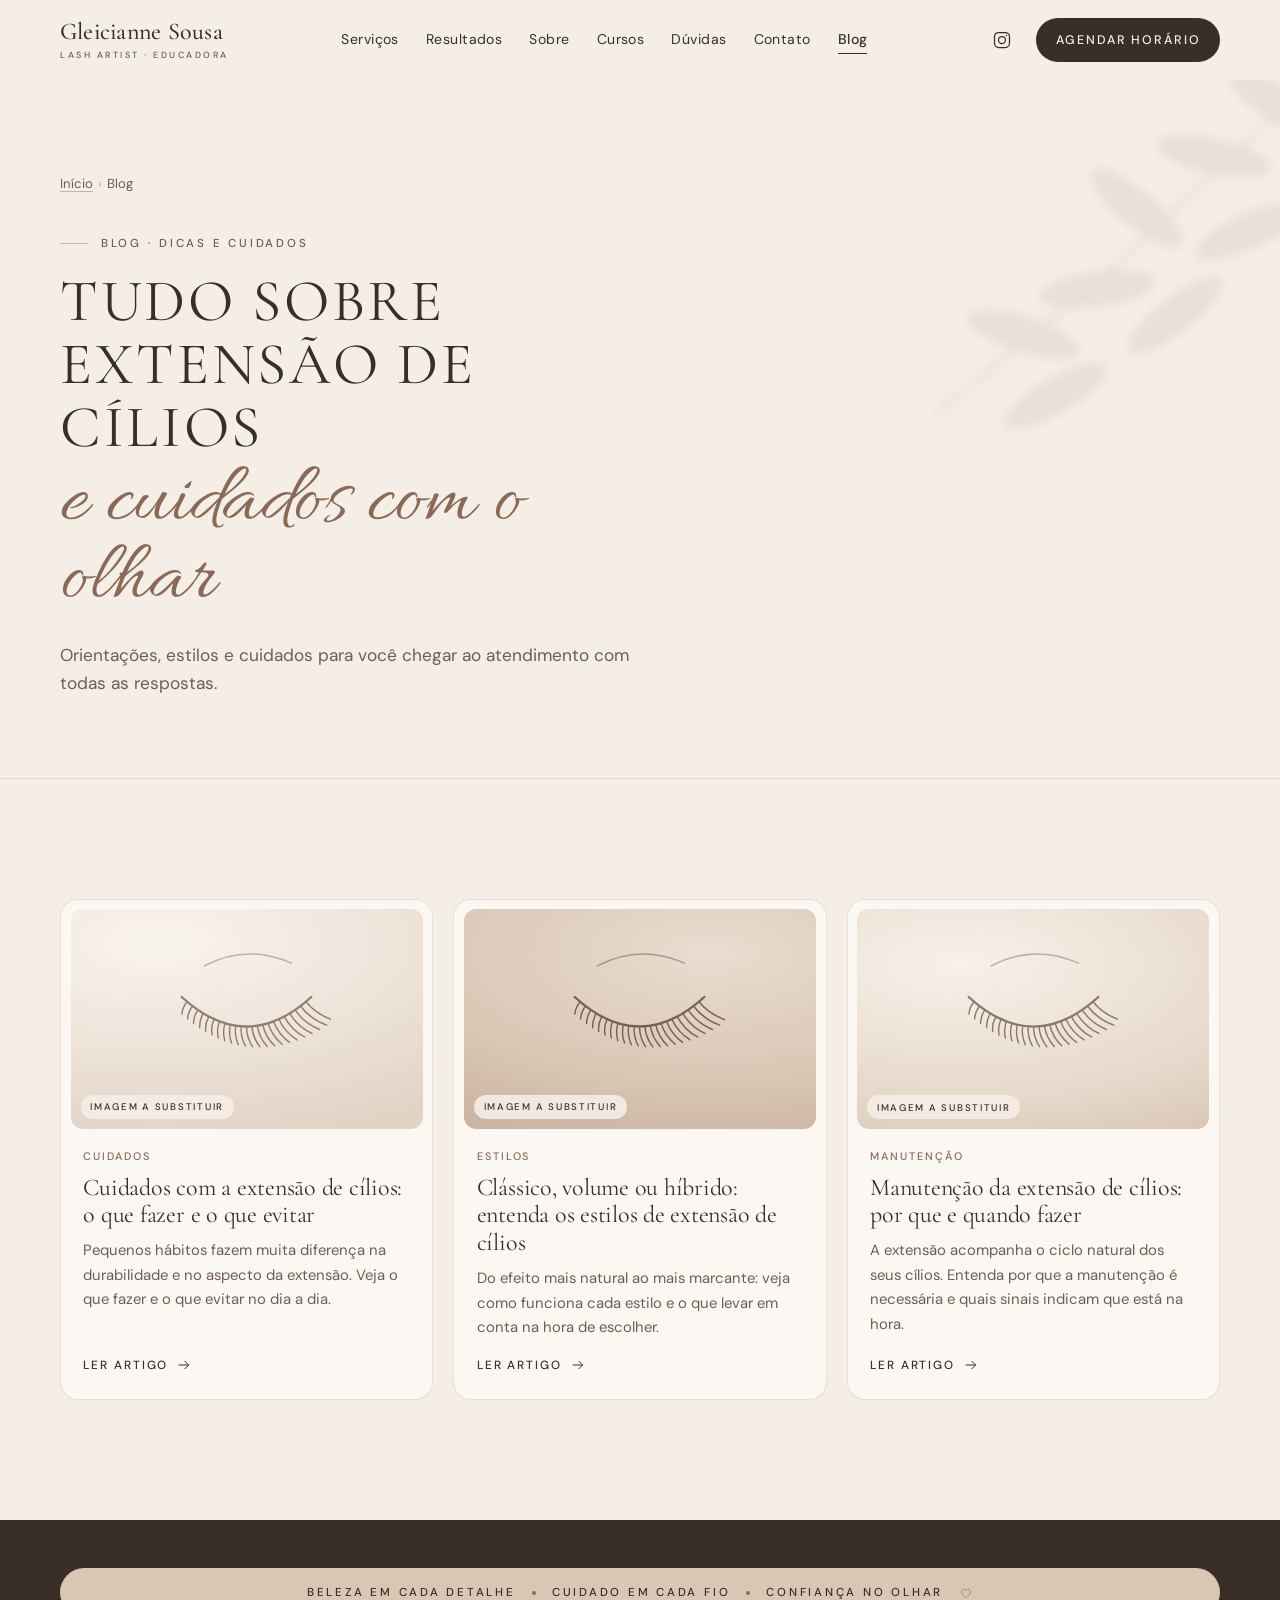
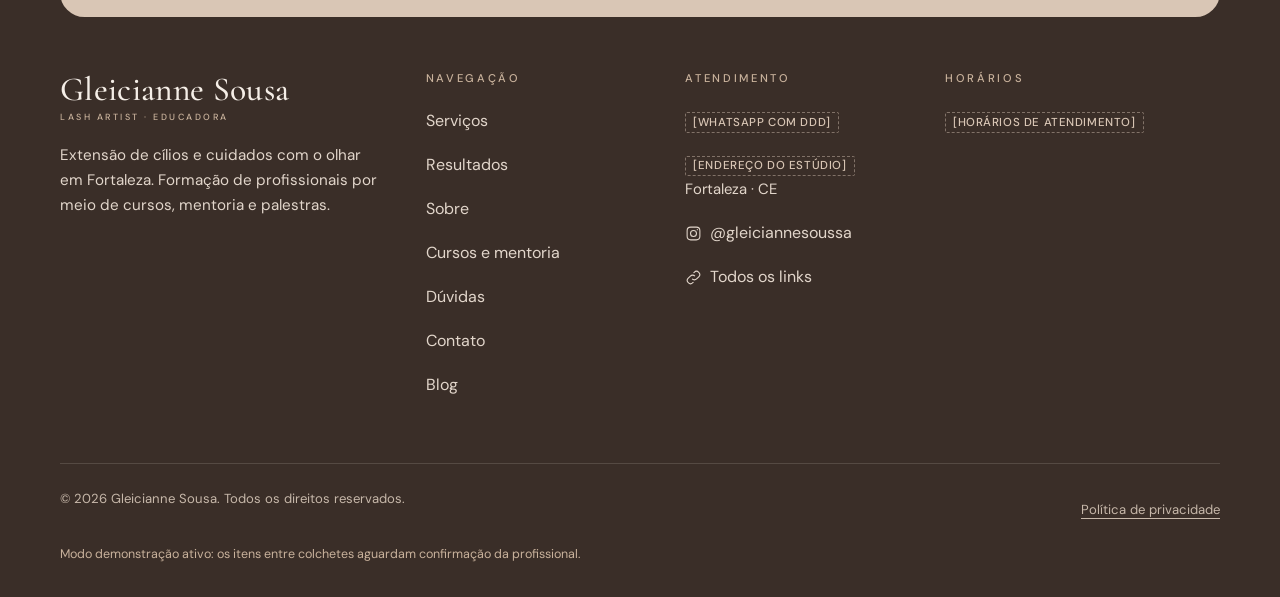
==== commit e6d8453a: "Atualiza site: vídeo no topo, quiz, antes e depois e foto da profissional - Topo com vídeo de fundo " ====
--- a/blog/index.html
+++ b/blog/index.html
@@ -29,51 +29,50 @@
 
 <header class="site-header" id="siteHeader">
   <div class="container header-inner">
-    <a class="brand" href="../" aria-label="Gleicianne Sousa — início">
+    <a class="brand" href="../index.html" aria-label="Gleicianne Sousa — início">
       <span class="brand-name">Gleicianne Sousa</span>
       <span class="brand-sig">LASH ARTIST · EDUCADORA</span>
     </a>
     <nav class="nav-desktop" aria-label="Seções da página">
       <ul>
-        <li><a href="../#servicos" data-nav="servicos">Serviços</a></li>
-        <li><a href="../#resultados" data-nav="resultados">Resultados</a></li>
-        <li><a href="../#sobre" data-nav="sobre">Sobre</a></li>
-        <li><a href="../#formacao" data-nav="formacao">Cursos</a></li>
-        <li><a href="../#duvidas" data-nav="duvidas">Dúvidas</a></li>
-        <li><a href="../#contato" data-nav="contato">Contato</a></li>
+        <li><a href="../index.html#servicos" data-nav="servicos">Serviços</a></li>
+        <li><a href="../index.html#resultados" data-nav="resultados">Resultados</a></li>
+        <li><a href="../index.html#sobre" data-nav="sobre">Sobre</a></li>
+        <li><a href="../index.html#formacao" data-nav="formacao">Cursos</a></li>
+        <li><a href="../index.html#duvidas" data-nav="duvidas">Dúvidas</a></li>
+        <li><a href="../index.html#contato" data-nav="contato">Contato</a></li>
         <li><a href="index.html" aria-current="page">Blog</a></li>
       </ul>
     </nav>
     <div class="header-actions">
       <a class="icon-btn" href="https://instagram.com/gleiciannesoussa" data-href="instagram" target="_blank" rel="noopener" aria-label="Instagram (abre em nova aba)" data-track="instagram"><span data-icon="instagram"></span></a>
-      <a class="btn btn--primary header-cta" href="../#contato" data-wa="schedule" data-track="whatsapp">Agendar horário</a>
+      <a class="btn btn--primary header-cta" href="../index.html#contato" data-wa="schedule" data-track="whatsapp">Agendar horário</a>
       <button class="icon-btn menu-toggle" type="button" id="menuToggle" aria-controls="mobileMenu" aria-expanded="false" aria-label="Abrir menu"><span data-icon="menu"></span></button>
     </div>
   </div>
   <nav class="mobile-menu" id="mobileMenu" aria-label="Menu" hidden>
     <ul>
-      <li><a href="../#servicos" data-nav="servicos">Serviços<span data-icon="arrow"></span></a></li>
-      <li><a href="../#resultados" data-nav="resultados">Resultados<span data-icon="arrow"></span></a></li>
-      <li><a href="../#sobre" data-nav="sobre">Sobre<span data-icon="arrow"></span></a></li>
-      <li><a href="../#formacao" data-nav="formacao">Cursos e mentoria<span data-icon="arrow"></span></a></li>
-      <li><a href="../#duvidas" data-nav="duvidas">Dúvidas<span data-icon="arrow"></span></a></li>
-      <li><a href="../#contato" data-nav="contato">Contato<span data-icon="arrow"></span></a></li>
+      <li><a href="../index.html#servicos" data-nav="servicos">Serviços<span data-icon="arrow"></span></a></li>
+      <li><a href="../index.html#resultados" data-nav="resultados">Resultados<span data-icon="arrow"></span></a></li>
+      <li><a href="../index.html#sobre" data-nav="sobre">Sobre<span data-icon="arrow"></span></a></li>
+      <li><a href="../index.html#formacao" data-nav="formacao">Cursos e mentoria<span data-icon="arrow"></span></a></li>
+      <li><a href="../index.html#duvidas" data-nav="duvidas">Dúvidas<span data-icon="arrow"></span></a></li>
+      <li><a href="../index.html#contato" data-nav="contato">Contato<span data-icon="arrow"></span></a></li>
       <li><a href="index.html">Blog<span data-icon="arrow"></span></a></li>
     </ul>
     <div class="btn-row">
-      <a class="btn btn--primary" href="../#contato" data-wa="schedule" data-track="whatsapp"><span data-icon="chat"></span>Agendar horário</a>
+      <a class="btn btn--primary" href="../index.html#contato" data-wa="schedule" data-track="whatsapp"><span data-icon="chat"></span>Agendar horário</a>
       <a class="btn btn--ghost" href="https://instagram.com/gleiciannesoussa" data-href="instagram" target="_blank" rel="noopener" data-track="instagram"><span data-icon="instagram"></span>Instagram</a>
     </div>
   </nav>
 </header>
 
 <main id="conteudo" tabindex="-1">
-<div class="preview-bar" role="note"><strong>Prévia</strong> · Proposta de site de Pedro Luiz para Gleicianne Sousa. Não é o site oficial; os itens entre colchetes aguardam confirmação.</div>
 
   <section class="page-hero">
     <div data-deco="leaves"></div>
     <div class="container">
-      <nav class="breadcrumb" aria-label="Você está em"><ol><li><a href="../">Início</a></li><li aria-current="page">Blog</li></ol></nav>
+      <nav class="breadcrumb" aria-label="Você está em"><ol><li><a href="../index.html">Início</a></li><li aria-current="page">Blog</li></ol></nav>
       <p class="eyebrow">Blog · Dicas e cuidados</p>
       <h1 id="page-title">Tudo sobre extensão de cílios <em class="accent">e cuidados com o olhar</em></h1>
       <p class="lead">Orientações, estilos e cuidados para você chegar ao atendimento com todas as respostas.</p>
@@ -115,18 +114,18 @@
     <p class="tagline-pill"><span>Beleza em cada detalhe</span><span class="dot" aria-hidden="true"></span><span>Cuidado em cada fio</span><span class="dot" aria-hidden="true"></span><span>Confiança no olhar</span><span data-icon="heart"></span></p>
     <div class="footer-grid">
       <div class="footer-brand">
-        <a class="brand" href="../"><span class="brand-name">Gleicianne Sousa</span><span class="brand-sig">LASH ARTIST · EDUCADORA</span></a>
+        <a class="brand" href="../index.html"><span class="brand-name">Gleicianne Sousa</span><span class="brand-sig">LASH ARTIST · EDUCADORA</span></a>
         <p>Extensão de cílios e cuidados com o olhar em Fortaleza. Formação de profissionais por meio de cursos, mentoria e palestras.</p>
       </div>
       <nav aria-label="Rodapé">
         <h2>Navegação</h2>
         <ul>
-          <li><a href="../#servicos">Serviços</a></li>
-          <li><a href="../#resultados">Resultados</a></li>
-          <li><a href="../#sobre">Sobre</a></li>
-          <li><a href="../#formacao">Cursos e mentoria</a></li>
-          <li><a href="../#duvidas">Dúvidas</a></li>
-          <li><a href="../#contato">Contato</a></li>
+          <li><a href="../index.html#servicos">Serviços</a></li>
+          <li><a href="../index.html#resultados">Resultados</a></li>
+          <li><a href="../index.html#sobre">Sobre</a></li>
+          <li><a href="../index.html#formacao">Cursos e mentoria</a></li>
+          <li><a href="../index.html#duvidas">Dúvidas</a></li>
+          <li><a href="../index.html#contato">Contato</a></li>
           <li><a href="index.html">Blog</a></li>
         </ul>
       </nav>
@@ -148,7 +147,7 @@
 </footer>
 <!-- Barra fixa de ações no celular -->
 <nav class="mbar" aria-label="Ações rápidas">
-  <a class="primary" href="../#contato" data-wa="schedule" data-track="whatsapp"><span data-icon="chat"></span>WhatsApp</a>
+  <a class="primary" href="../index.html#contato" data-wa="schedule" data-track="whatsapp"><span data-icon="chat"></span>WhatsApp</a>
   <a href="#" data-href="tel" data-track="call" hidden><span data-icon="phone"></span>Ligar</a>
   <a href="#" data-href="directions" data-track="directions" hidden><span data-icon="pin"></span>Como chegar</a>
 </nav>
--- a/assets/style.css
+++ b/assets/style.css
@@ -659,6 +659,203 @@
 .modal-body{ padding:1.4rem 1.5rem 2rem; font-size:.95rem; color:var(--warm); }
 .modal-body h3{ font-size:1.3rem; color:var(--ink); margin:1.3rem 0 .4rem; }
 .link-btn{ background:none; border:0; padding:0; min-height:44px; cursor:pointer; text-decoration:underline; text-underline-offset:4px; color:inherit; font:inherit; }
+
+/* ===== Dinamismo: vídeo do topo, antes e depois, quiz ===== */
+.vid-ph::after{
+  content:""; position:absolute; inset:0; pointer-events:none;
+  background:linear-gradient(110deg, transparent 30%, rgba(255,255,255,.38) 50%, transparent 70%);
+  background-size:250% 100%; animation:sheen 5s ease-in-out infinite;
+}
+.vid-ph .ph-img svg{ transform-origin:50% 42%; animation:flutter 3.4s ease-in-out infinite; }
+@keyframes sheen{ 0%{ background-position:120% 0; } 60%, 100%{ background-position:-120% 0; } }
+@keyframes flutter{ 0%, 100%{ transform:scaleY(1); } 46%{ transform:scaleY(1); } 50%{ transform:scaleY(.82) translateY(-3px); } 54%{ transform:scaleY(1); } }
+.hero-video{ position:absolute; inset:0; width:100%; height:100%; object-fit:cover; border-radius:inherit; }
+.vid-toggle{
+  position:absolute; right:14px; bottom:14px; z-index:3; width:44px; height:44px; border-radius:50%; border:0; cursor:pointer;
+  display:grid; place-items:center; background:rgba(251,248,244,.9); color:var(--ink);
+}
+.vid-toggle svg{ width:16px; height:16px; }
+
+.ba-grid{ display:grid; gap:1.25rem; }
+@media (min-width:860px){ .ba-grid{ grid-template-columns:1fr 1fr; gap:1.5rem; } }
+.ba-item{ margin:0; }
+@media (min-width:860px){ .ba{ aspect-ratio:1/1; } }
+.ba{
+  --pos:50%; position:relative; aspect-ratio:4/5; max-width:100%; border-radius:18px; overflow:hidden;
+  cursor:ew-resize; touch-action:pan-y; user-select:none; -webkit-user-select:none; background:var(--blush);
+}
+.ba-layer{ position:absolute; inset:0; }
+.ba-layer > .media{ position:absolute; inset:0; width:100%; height:100%; border-radius:0; }
+.ba-layer img{ pointer-events:none; }
+.ba-after{ clip-path:inset(0 0 0 var(--pos)); }
+.ba-handle{ position:absolute; top:0; bottom:0; left:var(--pos); width:2px; margin-left:-1px; background:var(--white); box-shadow:0 0 0 1px rgba(58,46,40,.1); pointer-events:none; z-index:2; }
+.ba-knob{
+  position:absolute; top:50%; left:50%; width:48px; height:48px; transform:translate(-50%,-50%); border-radius:50%;
+  background:var(--white); color:var(--ink); display:grid; place-items:center; box-shadow:0 10px 26px -10px rgba(58,46,40,.55);
+}
+.ba-knob svg{ width:22px; height:22px; }
+.ba-range{ position:absolute; left:0; bottom:0; width:100%; height:1px; opacity:0; pointer-events:none; margin:0; }
+.ba:has(.ba-range:focus-visible) .ba-knob{ outline:2px solid var(--rose); outline-offset:3px; }
+.ba-tag{
+  position:absolute; top:12px; z-index:3; pointer-events:none; padding:.5rem .75rem; border-radius:999px;
+  background:rgba(251,248,244,.92); color:var(--ink); font:500 .62rem/1 var(--sans); letter-spacing:.2em; text-transform:uppercase;
+}
+.ba-tag--l{ left:12px; } .ba-tag--r{ right:12px; }
+.ba-item figcaption{ margin-top:.8rem; font-size:.9rem; color:var(--warm); text-align:center; }
+.ba-hint{ display:flex; justify-content:center; align-items:center; gap:.5rem; margin-top:1.6rem; font-size:.86rem; color:var(--warm); }
+.ba-hint svg{ width:18px; height:18px; color:var(--rose); }
+
+.quiz-wrap{ display:grid; gap:2.5rem; align-items:center; }
+@media (min-width:960px){ .quiz-wrap{ grid-template-columns:5fr 7fr; gap:4.5rem; } }
+.quiz-wrap .section-head{ margin-bottom:0; }
+.quiz-card{
+  position:relative; overflow:hidden; min-height:380px; padding:1.8rem 1.3rem 2rem; border-radius:22px;
+  background:var(--white); border:1px solid var(--line); box-shadow:0 26px 50px -36px rgba(58,46,40,.5);
+}
+@media (min-width:640px){ .quiz-card{ padding:2.4rem 2.2rem 2.6rem; } }
+.quiz-progress{ display:flex; align-items:center; gap:.9rem; margin-bottom:1.5rem; font-size:.7rem; font-weight:500; letter-spacing:.18em; text-transform:uppercase; color:var(--warm); }
+.quiz-bar{ flex:1; height:3px; border-radius:3px; background:var(--blush); overflow:hidden; }
+.quiz-bar span{ display:block; height:100%; width:var(--p, 0%); background:var(--rose); transition:width .5s var(--ease); }
+.quiz-q{ font-family:var(--serif); font-weight:400; font-size:clamp(1.6rem, 3vw, 2.15rem); line-height:1.15; margin:0 0 1.4rem; text-wrap:balance; }
+.quiz-q:focus{ outline:none; }
+.quiz-opts{ display:grid; gap:.7rem; }
+.quiz-opt{
+  display:flex; align-items:center; gap:1rem; width:100%; min-height:58px; padding:.9rem 1.1rem; text-align:left; cursor:pointer;
+  background:var(--off); border:1px solid var(--line); border-radius:14px; font:400 1rem/1.4 var(--sans); color:var(--ink);
+  transition:border-color .25s var(--ease), background .25s var(--ease), transform .25s var(--ease);
+}
+.quiz-opt:hover{ border-color:var(--rose); transform:translateX(3px); }
+.quiz-opt .dot{ width:22px; height:22px; flex:none; border-radius:50%; border:1px solid var(--champ); display:grid; place-items:center; }
+.quiz-opt[aria-pressed="true"]{ border-color:var(--rose); background:var(--blush); }
+.quiz-opt[aria-pressed="true"] .dot::after{ content:""; width:10px; height:10px; border-radius:50%; background:var(--rose); }
+.quiz-nav{ display:flex; justify-content:space-between; align-items:center; margin-top:1rem; min-height:44px; }
+.quiz-step{ animation:quizIn .45s var(--ease) both; }
+@keyframes quizIn{ from{ opacity:0; transform:translateX(16px); } to{ opacity:1; transform:none; } }
+.quiz-result{ text-align:center; padding-top:.5rem; }
+.quiz-result .eyebrow{ justify-content:center; }
+.quiz-result .eyebrow::after{ content:""; width:28px; height:1px; background:var(--champ); }
+.quiz-result h3{ font-family:var(--script); font-weight:400; font-size:clamp(3rem, 7vw, 4rem); line-height:1; color:var(--rose); margin:.8rem 0 .9rem; }
+.quiz-result h3:focus{ outline:none; }
+.quiz-result p{ color:var(--warm); max-width:30rem; margin-inline:auto; }
+.quiz-result .quiz-note{ font-size:.86rem; }
+.quiz-result .btn-row{ justify-content:center; margin-top:1.5rem; }
+.quiz-card .gypso{ right:-24px; bottom:-34px; width:140px; opacity:.75; }
+
+/* ===== Foto da profissional ===== */
+/* Card vertical do vídeo (formato Reels) */
+.hero-visual--portrait .hero-detail{ width:30%; aspect-ratio:9/16; left:0; bottom:3%; }
+.hero-detail .vid-toggle{ right:6px; bottom:6px; }
+.hero-detail .hero-video{ object-position:50% 50%; }
+@media (max-width:959px){ .hero-visual--portrait .hero-detail{ width:31%; border-width:5px; } }
+.hero-visual--portrait .gypso{ display:none; }
+
+.hero-main .ph-tag{ left:50%; bottom:auto; top:9%; transform:translateX(-50%); white-space:nowrap; }
+@media (max-width:959px){
+  .hero{ padding-top:1.25rem; }
+  .hero-grid{ gap:1.75rem; }
+  .hero-visual--portrait{ order:-1; width:min(100%, 360px); margin-inline:auto; }
+  .hero-visual--portrait .hero-badge{ width:84px; }
+}
+
+.hero-visual--portrait{ padding:0 0 6% 0; }
+.hero-visual--portrait .hero-main{ width:80%; aspect-ratio:1; border-radius:50%; }
+.hero-visual--portrait .hero-main .media{ border-radius:50%; }
+.hero-visual--portrait .hero-frame{ width:80%; aspect-ratio:1; border-radius:50%; top:-14px; right:14px; }
+.hero-visual--portrait .hero-detail{ width:34%; left:0; bottom:10%; border-radius:var(--radius-lg); }
+.hero-visual--portrait .hero-badge{ top:2%; left:6%; }
+.hero-visual--portrait .gypso{ right:-2%; top:-6%; bottom:auto; width:30%; transform:scaleY(-1) rotate(180deg); }
+.media img{ object-position:var(--obj, 50% 50%); }
+.hero-name{
+  position:absolute; z-index:4; right:2%; bottom:0; display:flex; flex-direction:column; gap:.15rem;
+  background:var(--white); border:1px solid var(--line); border-radius:16px; padding:.75rem 1.15rem .8rem;
+  box-shadow:0 18px 36px -24px rgba(58,46,40,.5);
+}
+.hero-name strong{ font-family:var(--serif); font-weight:500; font-size:1.25rem; line-height:1.1; }
+.hero-name span{ font-size:.64rem; font-weight:500; letter-spacing:.2em; text-transform:uppercase; color:var(--warm); }
+@media (max-width:520px){ .hero-name strong{ font-size:1.05rem; } .hero-name{ padding:.6rem .9rem .65rem; } }
+
+.avatar{ position:relative; display:inline-grid; place-items:center; flex:none; width:var(--av, 56px); height:var(--av, 56px); border-radius:50%; overflow:hidden; background:var(--blush); color:var(--rose); font-family:var(--script); font-size:calc(var(--av, 56px) * .5); line-height:1; }
+.avatar img{ width:100%; height:100%; object-fit:cover; object-position:var(--obj, 50% 30%); }
+.avatar--ring{ box-shadow:0 0 0 3px var(--white), 0 0 0 4px var(--champ); }
+.host{ display:flex; align-items:center; gap:.9rem; }
+.host-text{ display:flex; flex-direction:column; gap:.15rem; min-width:0; }
+.host-text small{ font-size:.66rem; font-weight:500; letter-spacing:.18em; text-transform:uppercase; color:var(--warm); }
+.host-text strong{ font-family:var(--serif); font-weight:500; font-size:1.3rem; line-height:1.15; }
+.host-text span{ font-size:.86rem; color:var(--warm); }
+.aside .host{ padding-bottom:1.3rem; margin-bottom:1.4rem; border-bottom:1px solid var(--line); }
+.edu-card .host{ margin:.2rem 0 1rem; }
+.quiz-host{ display:flex; align-items:center; justify-content:center; gap:.7rem; margin-top:.4rem; font-size:.86rem; color:var(--warm); text-align:left; }
+/* Vídeo: o próprio card é o botão; ícone discreto só no hover, no foco ou pausado */
+.vid-toggle{ inset:0; right:auto; bottom:auto; width:100%; height:100%; border-radius:inherit; background:transparent; }
+.hero-detail .vid-toggle{ right:auto; bottom:auto; }
+.vid-icon{
+  position:absolute; left:50%; top:50%; width:38px; height:38px; margin:-19px 0 0 -19px; border-radius:50%;
+  display:grid; place-items:center; background:rgba(58,46,40,.55); color:#FBF8F4;
+  opacity:0; transform:scale(.85); transition:opacity .3s var(--ease), transform .3s var(--ease);
+}
+.vid-icon svg{ width:14px; height:14px; }
+.vid-toggle:hover .vid-icon, .vid-toggle:focus-visible .vid-icon, .vid-toggle[data-paused] .vid-icon{ opacity:1; transform:none; }
+.vid-toggle:focus-visible{ outline:2px solid var(--rose); outline-offset:3px; }
+/* Seção "Como funciona" com vídeo vertical */
+.process{ display:grid; gap:2.75rem; align-items:center; }
+@media (min-width:900px){ .process{ grid-template-columns:minmax(280px, 380px) 1fr; gap:5.5rem; } }
+.process-video{ margin:0; }
+.reel{
+  position:relative; width:100%; max-width:min(300px, 100%); margin-inline:auto; aspect-ratio:9/16; border-radius:24px; overflow:hidden;
+  background:var(--blush); box-shadow:0 30px 60px -36px rgba(58,46,40,.55); outline:1px solid var(--line); outline-offset:8px;
+}
+@media (min-width:900px){ .reel{ max-width:380px; } }
+.reel .media, .reel .hero-video{ border-radius:inherit; }
+.reel .vid-icon{ width:52px; height:52px; margin:-26px 0 0 -26px; }
+.reel .vid-icon svg{ width:18px; height:18px; }
+.process-video figcaption{ margin-top:1.1rem; text-align:center; font-size:.8rem; color:var(--warm); }
+.process-body .h2{ margin:1.1rem 0 1.8rem; }
+.process-steps{ list-style:none; padding:0; margin:0 0 2rem; border-top:1px solid var(--line); }
+.process-steps li{ display:grid; grid-template-columns:3.4rem 1fr; gap:1rem; padding:1.35rem 0; border-bottom:1px solid var(--line); }
+.process-steps .n{ font-family:var(--serif); font-weight:300; font-size:2.4rem; line-height:1; color:var(--rose); }
+.process-steps h3{ font-family:var(--sans); font-size:.8rem; font-weight:600; letter-spacing:.16em; text-transform:uppercase; margin:.35rem 0 .4rem; }
+.process-steps p{ margin:0; color:var(--warm); }
+/* Topo com vídeo de fundo */
+.hero-bg{ display:none; }
+.hero--video{ display:flex; align-items:center; min-height:clamp(540px, 82vh, 780px); padding:3rem 0 4.5rem; }
+.hero--video .hero-bg{ display:block; position:absolute; inset:0; z-index:-2; background:var(--blush); }
+.hero-bg-video{ width:100%; height:100%; object-fit:cover; display:block; object-position:var(--pos-d, 50% 50%); }
+.hero--video .hero-bg::after{
+  content:""; position:absolute; inset:0;
+  background:linear-gradient(90deg, rgba(245,238,231,.96) 0%, rgba(245,238,231,.9) 30%, rgba(245,238,231,.55) 44%, rgba(245,238,231,0) 58%);
+}
+.hero--video .hero-grid{ grid-template-columns:1fr; width:100%; }
+.hero--video .hero-copy{ max-width:36rem; }
+.hero--video .hero-visual, .hero--video .leaf-shadow{ display:none; }
+.hero--video .hero-note{ border-top-color:rgba(58,46,40,.18); }
+.hero-host{
+  display:flex; width:fit-content; max-width:100%; align-items:center; gap:.7rem; margin:0 0 1.6rem; padding:.4rem 1.1rem .4rem .4rem;
+  background:rgba(251,248,244,.92); border:1px solid var(--line); border-radius:999px;
+}
+.hero-host > span:last-child{ display:flex; flex-direction:column; line-height:1.15; }
+.hero-host strong{ font-family:var(--serif); font-weight:500; font-size:1.1rem; }
+.hero-host > span:last-child > span{ font-size:.62rem; font-weight:500; letter-spacing:.18em; text-transform:uppercase; color:var(--warm); margin-top:.15rem; }
+.vid-bg-toggle{
+  position:absolute; z-index:3; right:max(16px, 3vw); bottom:1.4rem; width:44px; height:44px; border-radius:50%; border:0; padding:0; cursor:pointer;
+  background:transparent;
+}
+.vid-bg-toggle .vid-icon{ opacity:.85; transform:none; background:rgba(58,46,40,.45); width:36px; height:36px; margin:-18px 0 0 -18px; }
+.vid-bg-toggle:hover .vid-icon, .vid-bg-toggle:focus-visible .vid-icon{ opacity:1; background:rgba(58,46,40,.7); }
+@media (max-width:959px){
+  .hero--video{ display:block; min-height:0; padding:0 0 3.25rem; }
+  .hero--video .hero-bg{ position:relative; inset:auto; z-index:auto; width:100%; aspect-ratio:4/3; margin-bottom:-2.5rem; }
+  .hero--video .hero-bg::after{ background:linear-gradient(180deg, rgba(245,238,231,0) 55%, rgba(245,238,231,1) 100%); }
+  .hero-bg-video{ object-position:var(--pos-m, 50% 50%); }
+  .hero--video .hero-grid{ position:relative; }
+  .vid-bg-toggle{ bottom:auto; top:.75rem; }
+}
+.vid-example-tag{
+  position:absolute; z-index:3; right:calc(max(16px, 3vw) + 54px); bottom:1.9rem; padding:.45rem .8rem; border-radius:999px;
+  background:rgba(251,248,244,.9); color:var(--ink); font:500 .6rem/1 var(--sans); letter-spacing:.16em; text-transform:uppercase; pointer-events:none;
+}
+@media (max-width:959px){ .vid-example-tag{ bottom:auto; top:1.3rem; right:calc(max(16px, 3vw) + 54px); } }
+/* Selo no canto superior direito do retrato */
+.hero-visual.hero-visual--portrait .hero-badge{ left:auto; right:-2%; top:-2%; }
 
 /* =========================================================
    BLOG
@@ -708,9 +905,7 @@
 .post-card .more{ display:inline-flex; align-items:center; gap:.5rem; font-size:.74rem; font-weight:500; letter-spacing:.16em; text-transform:uppercase; }
 .post-card .more svg{ width:16px; height:16px; transition:transform .35s var(--ease); }
 .post-card:hover .more svg{ transform:translateX(4px); }
-
-/* Prévia publicada */
-.preview-bar{ background:var(--ink); color:var(--off); font-size:.8rem; line-height:1.5; text-align:center; padding:.65rem 16px; }
-.preview-bar strong{ color:var(--nude); letter-spacing:.12em; text-transform:uppercase; font-size:.72rem; }
-.site-header{ padding-top:env(safe-area-inset-top, 0px); }
-.js .reveal{ opacity:1; }
+.post-meta{ align-items:center; }
+.post-by{ display:inline-flex; align-items:center; gap:.6rem; }
+.post-cta .avatar{ margin:0 auto 1rem; display:grid; }
+.post-cta .avatar--ring{ box-shadow:0 0 0 3px var(--ink), 0 0 0 4px var(--champ); }
